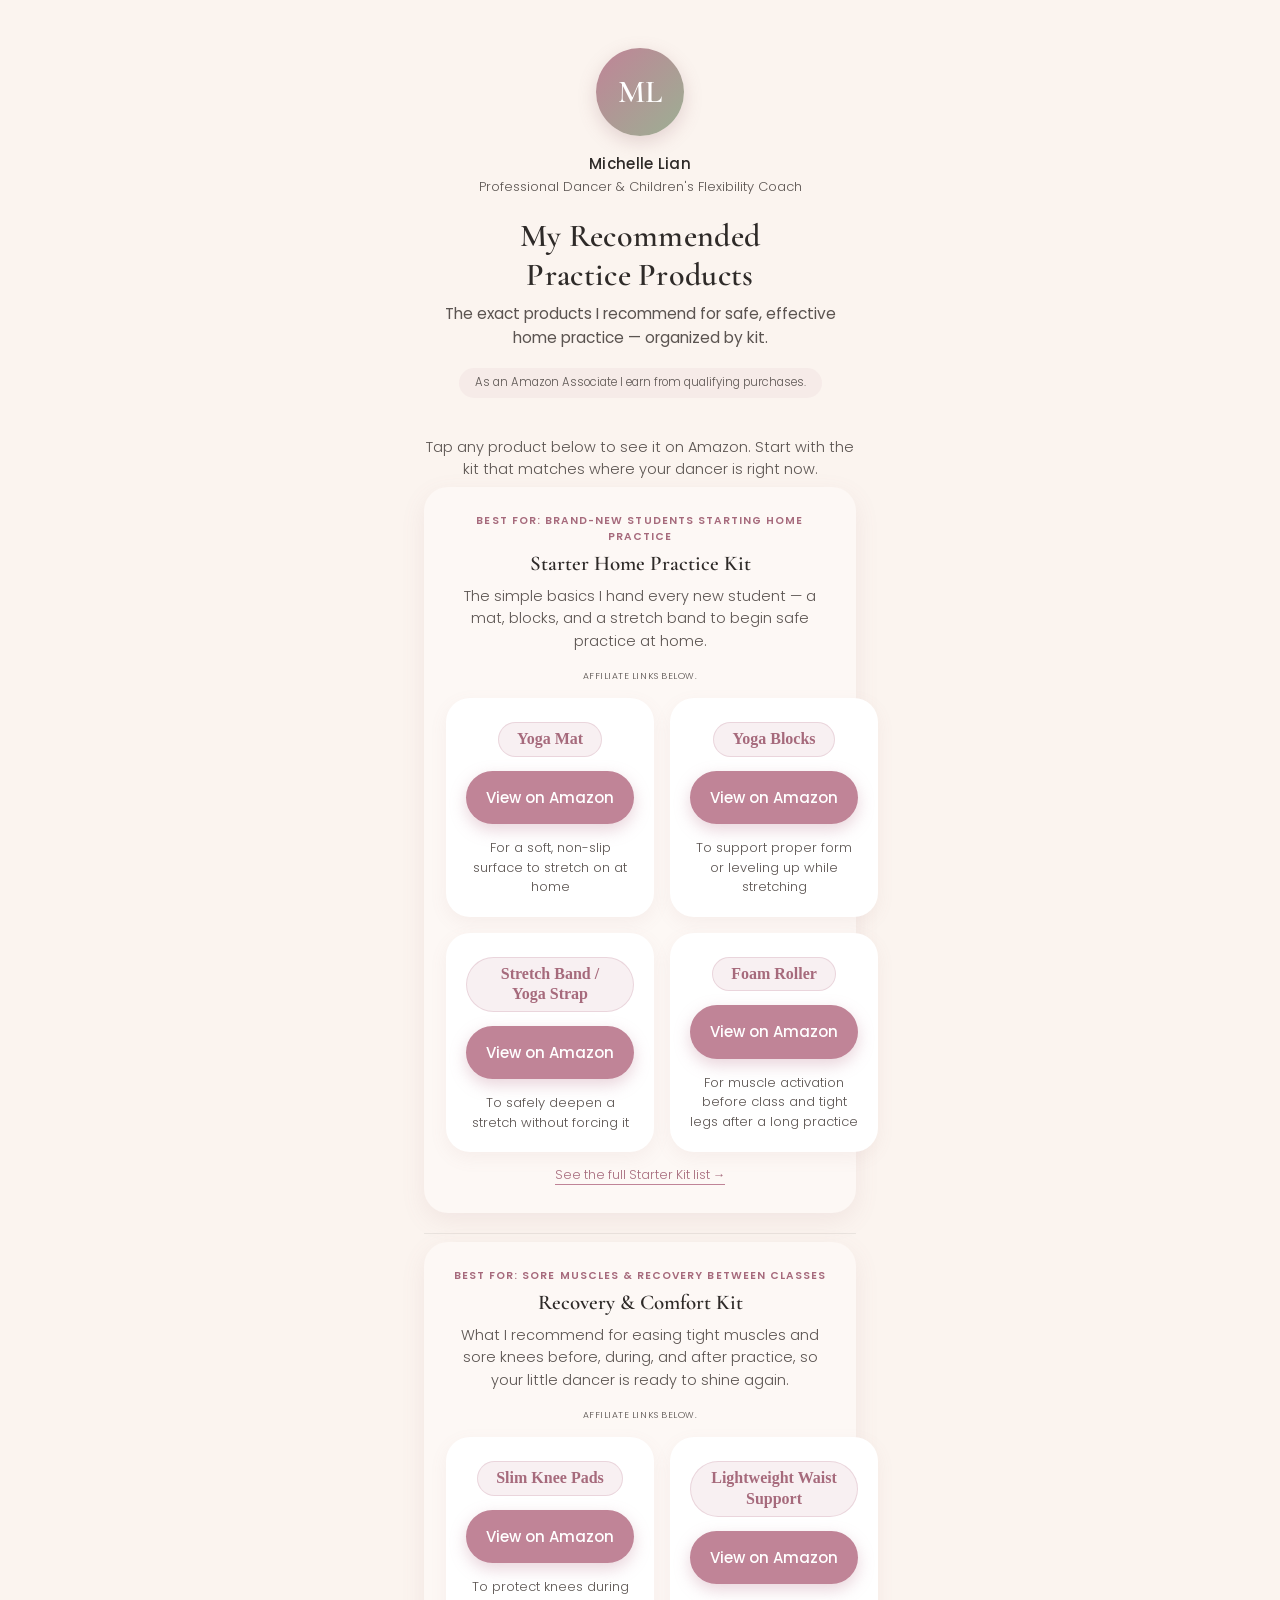
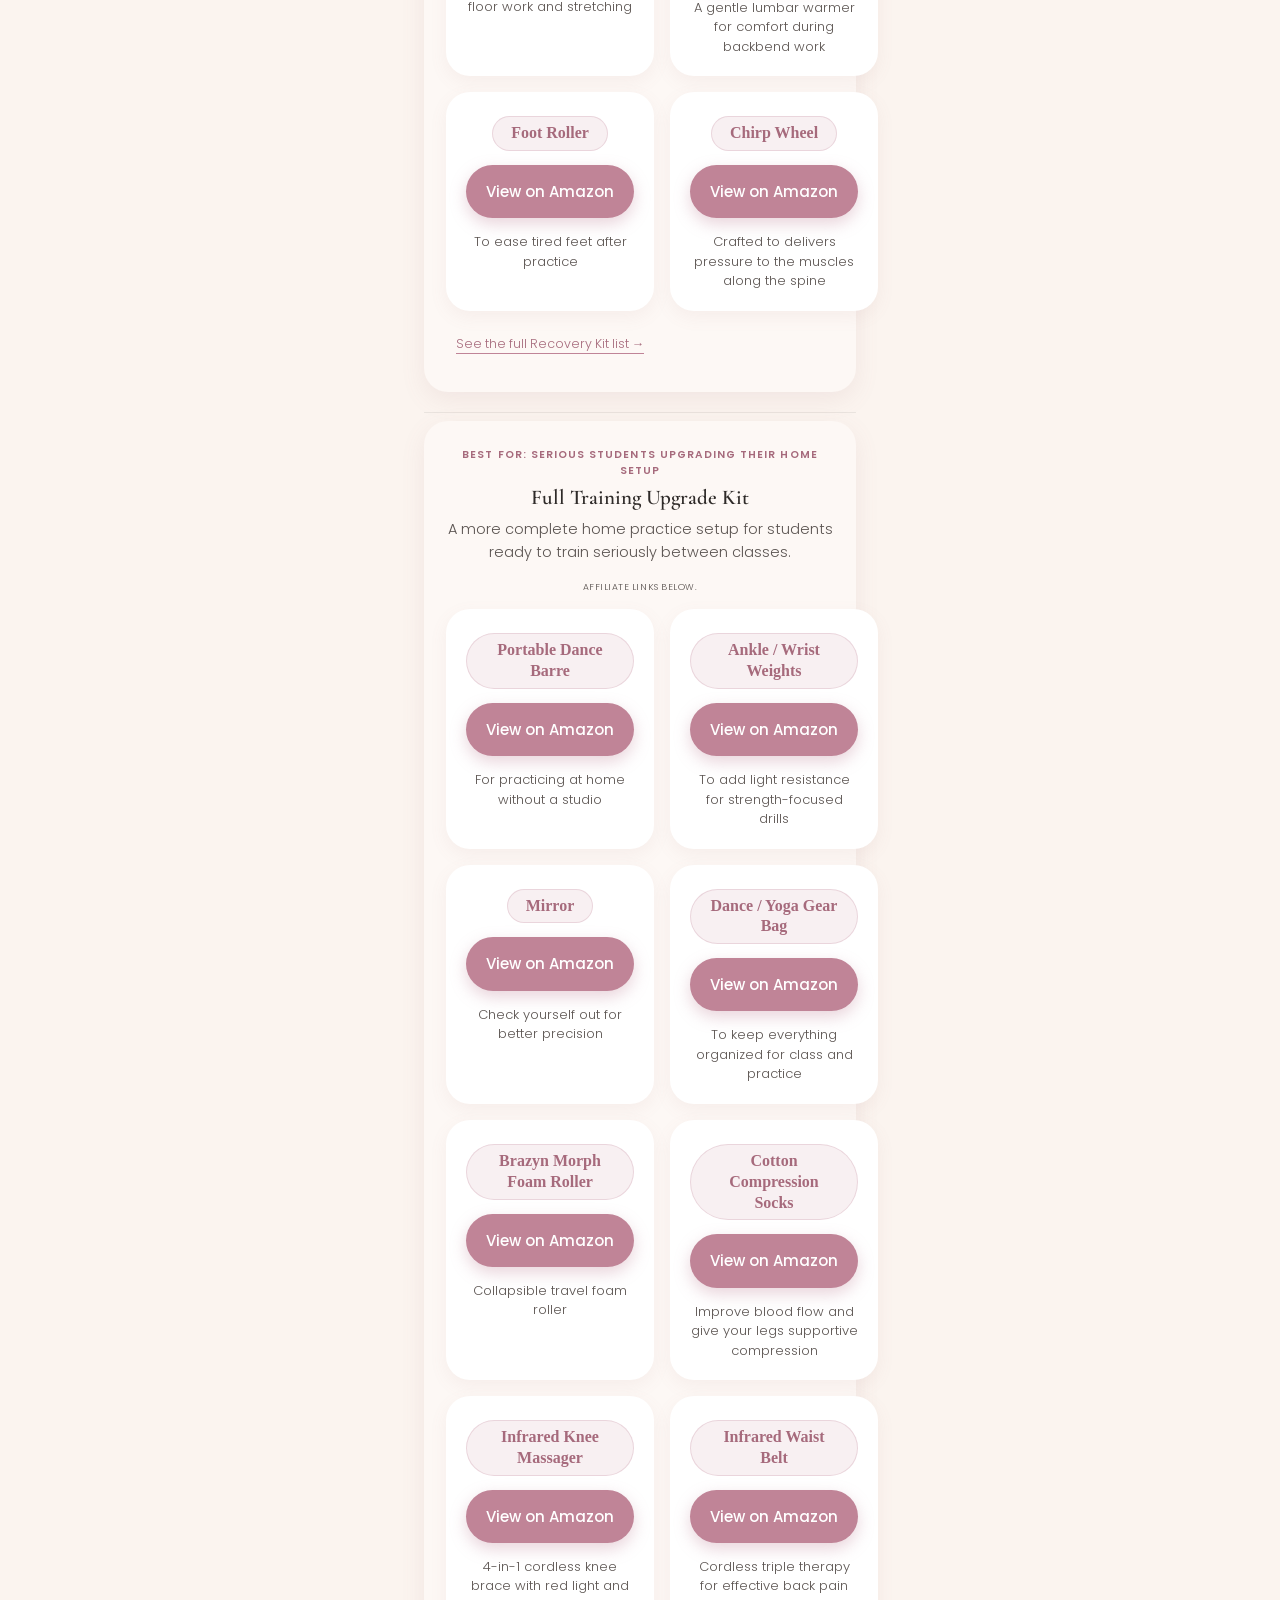
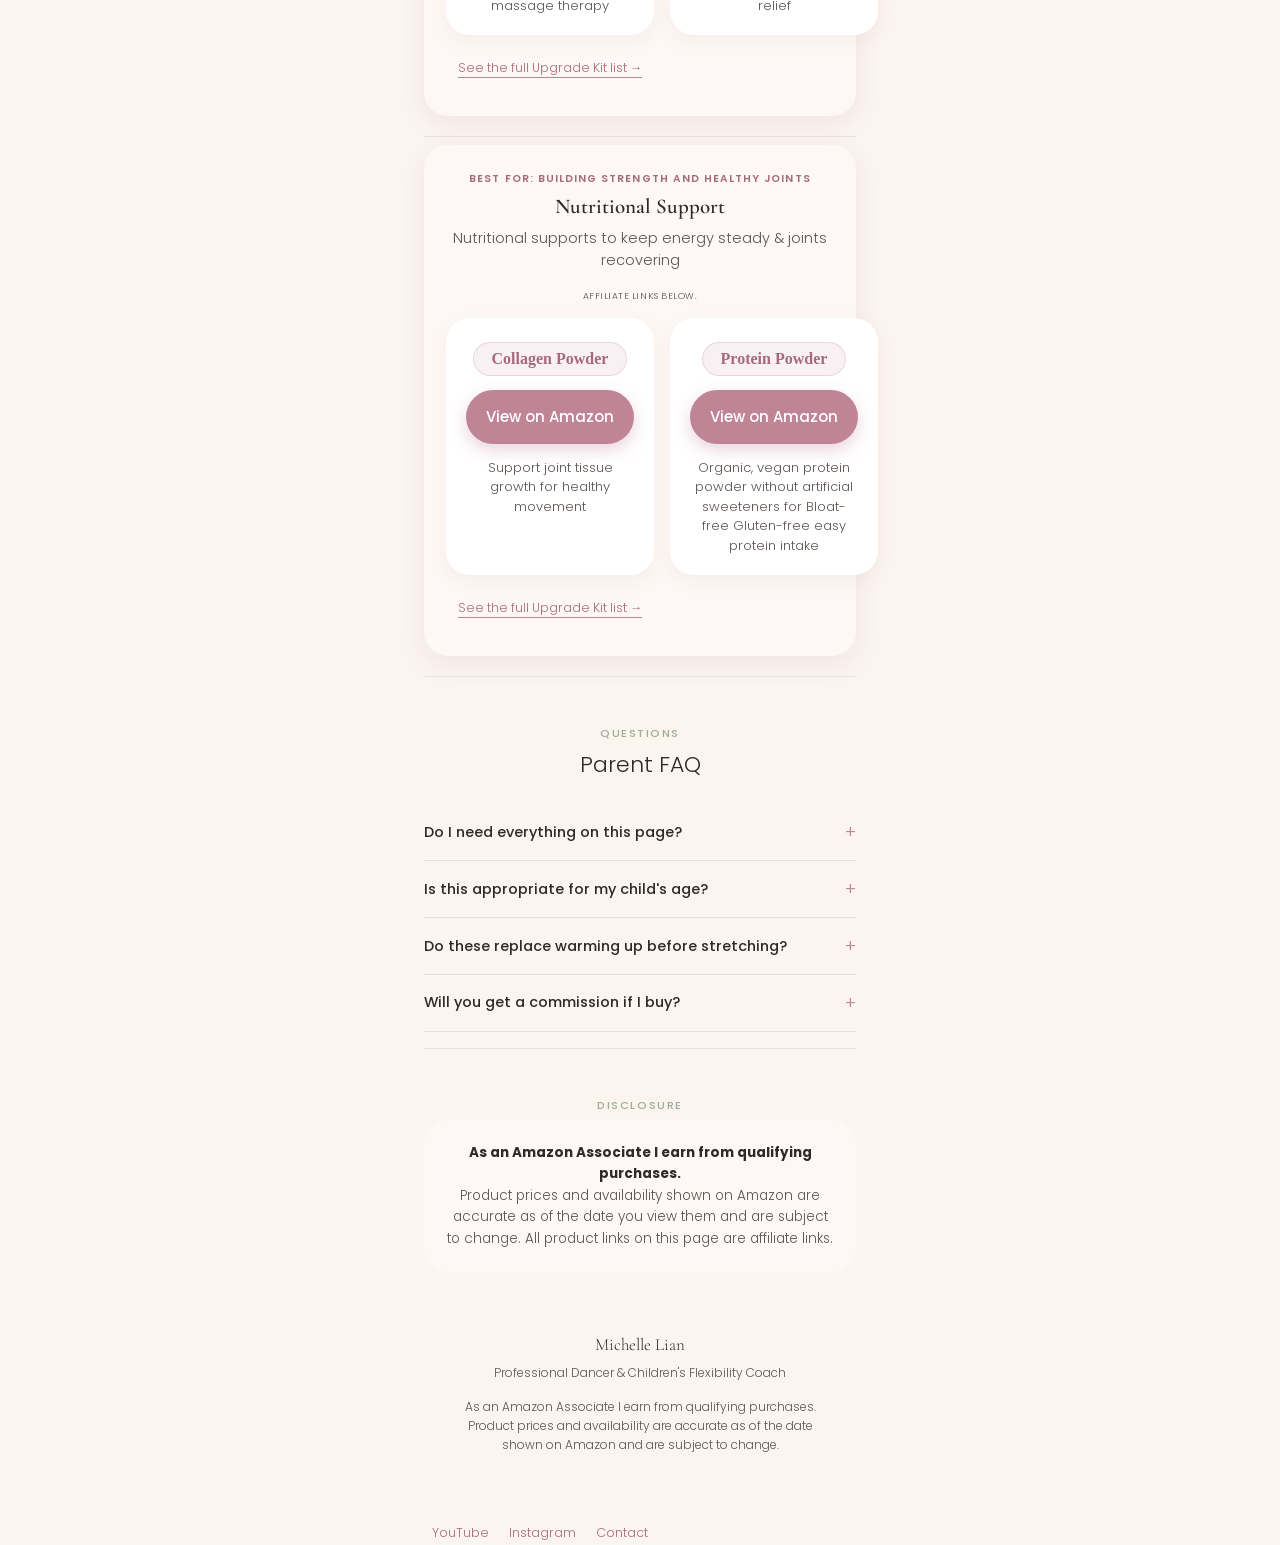
==== index.html @ 3b759d25 "Revise product details for Collagen and Protein Powder Updated product names and descriptions for Co" ====
<!DOCTYPE html>
<html lang="en">
<head>
<meta charset="UTF-8">
<meta name="viewport" content="width=device-width, initial-scale=1.0">
<title>Michelle Lian — Recommended Practice Products</title>

<!-- Fonts: elegant serif for headlines, clean sans-serif for body text -->
<link rel="preconnect" href="https://fonts.googleapis.com">
<link rel="preconnect" href="https://fonts.gstatic.com" crossorigin>
<link href="https://fonts.googleapis.com/css2?family=Cormorant+Garamond:wght@500;600;700&family=Poppins:wght@300;400;500;600&display=swap" rel="stylesheet">

<!-- All page styling lives in style.css -->
<link rel="stylesheet" href="style.css">
</head>
<body>

<!-- ============================================================
     AMAZON PRODUCT LINKS: EDIT HERE
     ============================================================
     This is the ONLY place you need to paste your affiliate links.
     Every product button on the page pulls its link from this list.

     HOW TO EDIT:
     1. Get your direct Amazon affiliate link for each product
        (Amazon Associates Central > Product Links > Get Link).
     2. Replace the text between the quotes with your real link.
     3. Do NOT delete the quotes or the commas.
     4. Leave everything below the "STOP EDITING HERE" line alone.

     Each name below matches the bracket label your strategist gave you,
     e.g. [STARTER_MAT_LINK], so it's easy to find the right spot.
     ============================================================ -->
<script>
  const AMAZON_LINKS = {

    // ---------- KIT 1: STARTER HOME PRACTICE KIT ----------
    STARTER_MAT_LINK:        "https://amzn.to/4pKU3Yr",   // EDIT: Replace affiliate link — [https://amzn.to/4pKU3Yr] — Yoga mat
    STARTER_BLOCKS_LINK:     "https://amzn.to/4fDJt0q",   // EDIT: Replace affiliate link — [https://amzn.to/4fDJt0q] — Yoga blocks
    STARTER_STRAP_LINK:      "https://amzn.to/4fDMspE",   // EDIT: Replace affiliate link — [https://amzn.to/4fDMspE] — Stretch band / yoga strap
    STARTER_FOAMROLLER_LINK: "https://amzn.to/4fEEnkA",   // EDIT: Replace affiliate link — [https://amzn.to/4fEEnkA] — Foam roller

    // ---------- KIT 2: RECOVERY & COMFORT KIT ----------
    RECOVERY_KNEEPADS_LINK:  "https://amzn.to/4hjmzhF",   // EDIT: Replace affiliate link — [https://amzn.to/4hjmzhF] — Slim knee pads
    RECOVERY_WAIST_LINK:     "https://amzn.to/4bibg5r",   // EDIT: Replace affiliate link — [https://amzn.to/4bibg5r] — Lightweight waist support / lumbar warmer
    RECOVERY_FOOTROLLER_LINK:"https://amzn.to/3TYkHAU",   // EDIT: Replace affiliate link — [https://amzn.to/3TYkHAU] — Foot roller
    RECOVERY_CHIRP_LINK:"https://amzn.to/4wn7IHs",   // EDIT: Replace affiliate link — [https://amzn.to/4wn7IHs] — Chirp Wheel

    // ---------- KIT 3: FULL TRAINING UPGRADE KIT ----------
    UPGRADE_BARRE_LINK:      "https://amzn.to/4hyfppA",   // EDIT: Replace affiliate link — [https://amzn.to/4hyfppA] — Portable dance barre
    UPGRADE_WEIGHTS_LINK:    "https://amzn.to/4wZ6K42",   // EDIT: Replace affiliate link — [https://amzn.to/4wZ6K42] — Ankle / wrist weights
    UPGRADE_MIRROR_LINK:      "https://amzn.to/45s5XwK",   // EDIT: Replace affiliate link — [https://amzn.to/45s5XwK] — Mirror
    UPGRADE_BAG_LINK:        "https://amzn.to/4fDnEy6",   // EDIT: Replace affiliate link — [https://amzn.to/4fDnEy6] — Dance / yoga gear bag
    UPGRADE_BRAZYN_LINK:        "https://amzn.to/4pMfDLR",   // EDIT: Replace affiliate link — [https://amzn.to/4pMfDLR] — Brazyn Collapsible Roller
     UPGRADE_COMPRESSIONSOCKS_LINK:     "https://amzn.to/3Tvciou",   // EDIT: Replace affiliate link — [https://amzn.to/4pMfDLR] — Brazyn Collapsible Roller
     UPGRADE_INFRAKNEE_LINK:     "https://amzn.to/4fE79mV",   // EDIT: Replace affiliate link — [https://amzn.to/4pMfDLR] — Brazyn Collapsible Roller
     UPGRADE_INFRAWAIST_LINK:     "https://amzn.to/4yQvNbj",   // EDIT: Replace affiliate link — [https://amzn.to/4pMfDLR] — Brazyn Collapsible Roller

     // ---------- KIT 4: Nutrition Support ----------
     NUTRI_COLLAGEN_LINK:     "https://amzn.to/44XFQxG",   // EDIT: Replace affiliate link — [https://amzn.to/4pMfDLR] — Brazyn Collapsible Roller
     NUTRI_PROTEIN_LINK:     "https://amzn.to/4fQKmDg",   // EDIT: Replace affiliate link — [https://amzn.to/4pMfDLR] — Brazyn Collapsible Roller

    // ---------- OPTIONAL: kit-level "see the full list" links ----------
    // These are optional secondary links shown under each kit. If you don't
    // have an Amazon Idea List / Storefront link for a kit, just leave "#" —
    // the small text link will still show but won't go anywhere useful, so
    // it's best to either fill these in or delete the .kit-fulllist block
    // for that kit further down in the HTML.
    STARTER_KIT_FULLLIST_LINK:  "https://www.amazon.com/hz/wishlist/ls/YSS2BEV4MC5I?&linkCode=ll2&tag=chad9483-20&linkId=10488539c40c0975e16f0cfe2af01cf9&language=en_US&ref_=as_li_ss_tl",   // EDIT: Optional — full Starter Kit list link
    RECOVERY_KIT_FULLLIST_LINK: "https://www.amazon.com/hz/wishlist/ls/YPO0DSHI7OE3?&linkCode=ll2&tag=chad9483-20&linkId=ae93553d33ed0643a921f501fdb392eb&language=en_US&ref_=as_li_ss_tl",   // EDIT: Optional — full Recovery Kit list link
    UPGRADE_KIT_FULLLIST_LINK:  "https://www.amazon.com/hz/wishlist/ls/2COSIA16KGJHJ?&linkCode=ll2&tag=chad9483-20&linkId=b43f18c536cae841d7f56f7e4b3cc63f&language=en_US&ref_=as_li_ss_tl"    // EDIT: Optional — full Upgrade Kit list link
    NUTRI_KIT_FULLLIST_LINK:  "https://www.amazon.com/hz/wishlist/ls/5SGHG8ZMZING?&linkCode=ll2&tag=chad9483-20&linkId=59f3cc2d806526099b96e21f9a34a1d4&language=en_US&ref_=as_li_ss_tl"    // EDIT: Optional — full Upgrade Kit list link

  };
  // ---------------------- STOP EDITING HERE ----------------------

  // This runs automatically after the page loads.
  // It finds every link with a data-link tag and fills in the real URL.
  // You do NOT need to edit anything below this line.
  window.addEventListener("DOMContentLoaded", function () {
    document.querySelectorAll("[data-link]").forEach(function (el) {
      const key = el.getAttribute("data-link");
      if (AMAZON_LINKS[key]) {
        el.setAttribute("href", AMAZON_LINKS[key]);
      }
    });
  });
</script>

<div class="wrap">

  <!-- ============================================================
       HERO SECTION — top of page, first thing visitors see
       ============================================================ -->
  <section class="hero">
    <div class="avatar">ML</div>

    <!-- EDIT: Change this name -->
    <div class="name">Michelle Lian</div>

    <!-- EDIT: Change this credential line -->
    <div class="credential">Professional Dancer &amp; Children's Flexibility Coach</div>

    <!-- EDIT: Change this headline -->
    <h1>My Recommended<br>Practice Products</h1>

    <!-- EDIT: Change this subheadline -->
    <p class="subhead">The exact products I recommend for safe, effective home practice — organized by kit.</p>

    <!-- Required Amazon disclosure — keep this wording, keep it near the top -->
    <div class="disclosure">As an Amazon Associate I earn from qualifying purchases.</div>
  </section>

  <!-- EDIT: Change this short intro sentence, or remove the whole <p> if you don't want one -->
  <p class="intro">Tap any product below to see it on Amazon. Start with the kit that matches where your dancer is right now.</p>

  <!-- ============================================================
       KIT 1 — STARTER HOME PRACTICE KIT
       ============================================================ -->
  <section class="section kit-block" id="starter-kit">
    <!-- EDIT: Update "best for" label -->
    <div class="best-for">Best for: brand-new students starting home practice</div>

    <!-- EDIT: Change kit name here -->
    <h3>Starter Home Practice Kit</h3>

    <!-- EDIT: Change kit description here -->
    <p class="kit-desc">The simple basics I hand every new student — a mat, blocks, and a stretch band to begin safe practice at home.</p>

    <!-- Disclosure reminder placed right above the product cards, so it's
         visible BEFORE a visitor can click any product link in this kit -->
    <div class="affiliate-note">Affiliate links below.</div>

    <!-- ============================================================
         PRODUCT CARD GRID — stacks 1-per-row on mobile,
         2-per-row on larger screens. Add/remove whole
         <div class="product-card">...</div> blocks to add/remove items. -->
    <div class="product-grid">

      <!-- ---------- Product 1: Yoga mat ---------- -->
      <div class="product-card">
        <!-- EDIT: Change product name here -->
        <span class="product-name">Yoga Mat</span>
        <!-- EDIT: Change product note here -->
        <span class="product-why">For a soft, non-slip surface to stretch on at home</span>
        <!-- EDIT: Replace affiliate link here (data-link key) / change button text here -->
        <a class="product-btn" href="#" data-link="STARTER_MAT_LINK" target="_blank" rel="noopener sponsored">View on Amazon</a>
      </div>

      <!-- ---------- Product 2: Yoga blocks ---------- -->
      <div class="product-card">
        <span class="product-name">Yoga Blocks</span>
        <span class="product-why">To support proper form or leveling up while stretching</span>
        <a class="product-btn" href="#" data-link="STARTER_BLOCKS_LINK" target="_blank" rel="noopener sponsored">View on Amazon</a>
      </div>

      <!-- ---------- Product 3: Stretch band / yoga strap ---------- -->
      <div class="product-card">
        <span class="product-name">Stretch Band / Yoga Strap</span>
        <span class="product-why">To safely deepen a stretch without forcing it</span>
        <a class="product-btn" href="#" data-link="STARTER_STRAP_LINK" target="_blank" rel="noopener sponsored">View on Amazon</a>
      </div>

       <!-- ---------- Product 4: Foam roller ---------- -->
      <div class="product-card">
        <span class="product-name">Foam Roller</span>
        <span class="product-why">For muscle activation before class and tight legs after a long practice</span>
        <a class="product-btn" href="#" data-link="STARTER_FOAMROLLER_LINK" target="_blank" rel="noopener sponsored">View on Amazon</a>
      </div>

    </div>

    <!-- OPTIONAL: kit-level "see it all in one list" link. Delete this whole
         <div class="kit-fulllist">...</div> block if you don't want it.
         This is a small secondary text link only — the product cards above
         stay the main clickable elements. -->
    <div class="kit-fulllist">
      <a href="#" data-link="STARTER_KIT_FULLLIST_LINK" target="_blank" rel="noopener sponsored">See the full Starter Kit list &rarr;</a>
    </div>
  </section>

  <hr class="divider">

  <!-- ============================================================
       KIT 2 — RECOVERY & COMFORT KIT
       ============================================================ -->
  <section class="section kit-block" id="recovery-kit">
    <!-- EDIT: Update "best for" label -->
    <div class="best-for">Best for: sore muscles &amp; recovery between classes</div>

    <!-- EDIT: Change kit name here -->
    <h3>Recovery &amp; Comfort Kit</h3>

    <!-- EDIT: Change kit description here -->
    <p class="kit-desc">What I recommend for easing tight muscles and sore knees before, during, and after practice, so your little dancer is ready to shine again.</p>

    <div class="affiliate-note">Affiliate links below.</div>

    <div class="product-grid">

      <!-- ---------- Product 1: Slim knee pads ---------- -->
      <div class="product-card">
        <!-- EDIT: Change product name here -->
        <span class="product-name">Slim Knee Pads</span>
        <!-- EDIT: Change product note here -->
        <span class="product-why">To protect knees during floor work and stretching</span>
        <!-- EDIT: Replace affiliate link here (data-link key) / change button text here -->
        <a class="product-btn" href="#" data-link="RECOVERY_KNEEPADS_LINK" target="_blank" rel="noopener sponsored">View on Amazon</a>
      </div>

      <!-- ---------- Product 2: Lightweight waist support / lumbar warmer ---------- -->
      <div class="product-card">
        <span class="product-name">Lightweight Waist Support</span>
        <span class="product-why">A gentle lumbar warmer for comfort during backbend work</span>
        <a class="product-btn" href="#" data-link="RECOVERY_WAIST_LINK" target="_blank" rel="noopener sponsored">View on Amazon</a>
      </div>

     <!-- ---------- Product 3: Foot roller ---------- -->
      <div class="product-card">
        <span class="product-name">Foot Roller</span>
        <span class="product-why">To ease tired feet after practice</span>
        <a class="product-btn" href="#" data-link="RECOVERY_FOOTROLLER_LINK" target="_blank" rel="noopener sponsored">View on Amazon</a>
      </div>

     <!-- ---------- Product 4: Chirp Wheel ---------- -->
      <div class="product-card">
        <span class="product-name">Chirp Wheel</span>
        <span class="product-why">Crafted to delivers pressure to the muscles along the spine</span>
        <a class="product-btn" href="#" data-link="RECOVERY_CHIRP_LINK" target="_blank" rel="noopener sponsored">View on Amazon</a>
      </div>

    <div class="kit-fulllist">
      <a href="#" data-link="RECOVERY_KIT_FULLLIST_LINK" target="_blank" rel="noopener sponsored">See the full Recovery Kit list &rarr;</a>
    </div>
  </section>

  <hr class="divider">

  <!-- ============================================================
       KIT 3 — FULL TRAINING UPGRADE KIT
       ============================================================ -->
  <section class="section kit-block" id="upgrade-kit">
    <!-- EDIT: Update "best for" label -->
    <div class="best-for">Best for: serious students upgrading their home setup</div>

    <!-- EDIT: Change kit name here -->
    <h3>Full Training Upgrade Kit</h3>

    <!-- EDIT: Change kit description here -->
    <p class="kit-desc">A more complete home practice setup for students ready to train seriously between classes.</p>

    <div class="affiliate-note">Affiliate links below.</div>

    <div class="product-grid">

      <!-- ---------- Product 1: Portable dance barre ---------- -->
      <div class="product-card">
        <!-- EDIT: Change product name here -->
        <span class="product-name">Portable Dance Barre</span>
        <!-- EDIT: Change product note here -->
        <span class="product-why">For practicing at home without a studio</span>
        <!-- EDIT: Replace affiliate link here (data-link key) / change button text here -->
        <a class="product-btn" href="#" data-link="UPGRADE_BARRE_LINK" target="_blank" rel="noopener sponsored">View on Amazon</a>
      </div>

      <!-- ---------- Product 2: Ankle / wrist weights ---------- -->
      <div class="product-card">
        <span class="product-name">Ankle / Wrist Weights</span>
        <span class="product-why">To add light resistance for strength-focused drills</span>
        <a class="product-btn" href="#" data-link="UPGRADE_WEIGHTS_LINK" target="_blank" rel="noopener sponsored">View on Amazon</a>
      </div>

      <!-- ---------- Product 3: Mirror ---------- -->
      <div class="product-card">
        <span class="product-name">Mirror</span>
        <span class="product-why">Check yourself out for better precision</span>
        <a class="product-btn" href="#" data-link="UPGRADE_MIRROR_LINK" target="_blank" rel="noopener sponsored">View on Amazon</a>
      </div>

      <!-- ---------- Product 4: Dance / yoga gear bag ---------- -->
      <div class="product-card">
        <span class="product-name">Dance / Yoga Gear Bag</span>
        <span class="product-why">To keep everything organized for class and practice</span>
        <a class="product-btn" href="#" data-link="UPGRADE_BAG_LINK" target="_blank" rel="noopener sponsored">View on Amazon</a>
      </div>

     <!-- ---------- Product 5: Brazyn Morph Foam Roller ---------- -->
      <div class="product-card">
        <span class="product-name">Brazyn Morph Foam Roller</span>
        <span class="product-why">Collapsible travel foam roller</span>
        <a class="product-btn" href="#" data-link="UPGRADE_BRAZYN_LINK" target="_blank" rel="noopener sponsored">View on Amazon</a>
      </div>

     <!-- ---------- Product 6: Cotton Compression Socks ---------- -->
      <div class="product-card">
        <span class="product-name">Cotton Compression Socks</span>
        <span class="product-why"> Improve blood flow and give your legs supportive compression</span>
        <a class="product-btn" href="#" data-link="UPGRADE_COMPRESSIONSOCKS_LINK" target="_blank" rel="noopener sponsored">View on Amazon</a>
      </div>

     <!-- ---------- Product 7: Infrared Knee Massager ---------- -->
      <div class="product-card">
        <span class="product-name">Infrared Knee Massager</span>
        <span class="product-why"> 4-in-1 cordless knee brace with red light and massage therapy</span>
        <a class="product-btn" href="#" data-link="UPGRADE_INFRAKNEE_LINK" target="_blank" rel="noopener sponsored">View on Amazon</a>
      </div>
      
     <!-- ---------- Product 8: Infrared Waist Massager ---------- -->
      <div class="product-card">
        <span class="product-name">Infrared Waist Belt</span>
        <span class="product-why"> Cordless triple therapy for effective back pain relief</span>
        <a class="product-btn" href="#" data-link="UPGRADE_INFRAWAIST_LINK" target="_blank" rel="noopener sponsored">View on Amazon</a>
      </div>

    <div class="kit-fulllist">
      <a href="#" data-link="UPGRADE_KIT_FULLLIST_LINK" target="_blank" rel="noopener sponsored">See the full Upgrade Kit list &rarr;</a>
    </div>
  </section>

  <hr class="divider">

      <!-- ============================================================
       KIT 4 — Nutirional Support
       ============================================================ -->
  <section class="section kit-block" id="upgrade-kit">
    <!-- EDIT: Update "best for" label -->
    <div class="best-for">Best for:  Building strength and healthy joints</div>

    <!-- EDIT: Change kit name here -->
    <h3>Nutritional Support</h3>

    <!-- EDIT: Change kit description here -->
    <p class="kit-desc">Nutritional supports to keep energy steady & joints recovering</p>

    <div class="affiliate-note">Affiliate links below.</div>

    <div class="product-grid">

      <!-- ---------- Product 1: Collagen (Unflavored) ---------- -->
      <div class="product-card">
        <!-- EDIT: Change product name here -->
        <span class="product-name">Collagen Powder</span>
        <!-- EDIT: Change product note here -->
        <span class="product-why">Support joint tissue growth for healthy movement</span>
        <!-- EDIT: Replace affiliate link here (data-link key) / change button text here -->
        <a class="product-btn" href="#" data-link="NUTRI_COLLAGEN_LINK" target="_blank" rel="noopener sponsored">View on Amazon</a>
      </div>

      <!-- ---------- Product 2: Protein Powder ---------- -->
      <div class="product-card">
        <span class="product-name">Protein Powder</span>
        <span class="product-why">Organic, vegan protein powder without artificial sweeteners for Bloat-free Gluten-free easy protein intake</span>
        <a class="product-btn" href="#" data-link="NUTRI_PROTEIN_LINK" target="_blank" rel="noopener sponsored">View on Amazon</a>
      </div>

    <div class="kit-fulllist">
      <a href="#" data-link="NUTRI_FULLLIST_LINK" target="_blank" rel="noopener sponsored">See the full Upgrade Kit list &rarr;</a>
    </div>
  </section>

  <hr class="divider">

  <!-- ============================================================
       FAQ SECTION
       ============================================================ -->
  <section class="section">
    <div class="section-eyebrow">Questions</div>
    <div class="section-title">Parent FAQ</div>

    <!-- EDIT: Add, remove, or change FAQ questions below -->
    <details>
      <summary>Do I need everything on this page?</summary>
      <p>No. Start with the Starter Home Practice Kit — that alone covers what most new students need.</p>
    </details>
    <details>
      <summary>Is this appropriate for my child's age?</summary>
      <p>I teach students ages 7–13 and choose products with that range in mind. Feel free to ask me directly about your specific child.</p>
    </details>
    <details>
      <summary>Do these replace warming up before stretching?</summary>
      <p>No — these support home practice alongside regular class, not a replacement for warming up first.</p>
    </details>
    <details>
      <summary>Will you get a commission if I buy?</summary>
      <p>Yes, at no extra cost to you. It's how I keep making free tutorials and homework guides.</p>
    </details>
  </section>

  <hr class="divider">

  <!-- ============================================================
       DISCLOSURE SECTION — full, clearly-labeled disclosure.
       Keep this exact required sentence somewhere visible on the page.
       ============================================================ -->
  <section class="section">
    <div class="section-eyebrow">Disclosure</div>
    <div class="disclosure-section">
      <!-- Required Amazon wording — do not change this sentence -->
      <p><strong>As an Amazon Associate I earn from qualifying purchases.</strong><br>
      Product prices and availability shown on Amazon are accurate as of the date you view them and are subject to change. All product links on this page are affiliate links.</p>
    </div>
  </section>

  <!-- ============================================================
       FOOTER
       ============================================================ -->
  <footer>
    <!-- EDIT: Change name -->
    <div class="brand">Michelle Lian</div>
    <div>Professional Dancer &amp; Children's Flexibility Coach</div>

    <!-- Required Amazon disclosure — keep this wording -->
    <p class="full-disclosure">
      As an Amazon Associate I earn from qualifying purchases. Product prices and availability are accurate as of the date shown on Amazon and are subject to change.
    </p>

    <!-- EDIT: Social links are hidden for now. To turn them back on, delete the
         "<!--" right below this line and the "--></footer>
        
    <div class="social-links">
      <a href="https://youtube.com/PLACEHOLDER" target="_blank" rel="noopener">YouTube</a>
      <a href="https://instagram.com/PLACEHOLDER" target="_blank" rel="noopener">Instagram</a>
      <a href="michelle.xu.lian@gmail.com.com">Contact</a>
    </div>

  </footer>

</div>

</body>
</html>
---- style.css ----
/* ============================================================
   STYLE.CSS
   All visual styling for the page lives here.
   Colors are defined once at the top under :root — change them
   there and they update everywhere on the page automatically.
   ============================================================ */
 
:root{
  /* EDIT: Change these to change your whole color scheme */
  --bg:#FBF4EF;            /* page background (warm ivory) */
  --card-bg:#FDF8F5;       /* card background */
  --accent:#C08497;        /* main accent color (buttons, links) */
  --accent-dark:#A66A7C;   /* darker accent (button shadow, small text links) */
  --sage:#9CAF93;          /* secondary accent (labels, icons) */
  --text:#2E2A28;          /* main text color */
  --text-soft:#5B5451;     /* softer/secondary text color */
 
  --radius-lg:24px;
  --radius-pill:999px;
  --max-w:480px;           /* max page width, keeps it centered on desktop */
}
 
*{box-sizing:border-box;margin:0;padding:0;}
 
html{
  /* Keeps everything centered and prevents any stray sideways
     scroll on small phones — the #1 thing that makes a mobile
     page feel un-centered / broken. */
  width:100%;
  overflow-x:hidden;
  scroll-behavior:smooth;
}
 
body{
  width:100%;
  min-height:100vh;
  background:var(--bg);
  color:var(--text);
  font-family:'Poppins',sans-serif;
  font-weight:300;
  line-height:1.55;
  -webkit-font-smoothing:antialiased;
  -webkit-tap-highlight-color:transparent; /* removes the gray flash on mobile taps, feels more premium */
}
 
/* .wrap is the single centering container used on every section —
   max-width + auto side margins keeps all content centered on any
   screen size, from a small phone up to a wide desktop monitor. */
.wrap{
  width:100%;
  max-width:var(--max-w);
  margin:0 auto;
  padding:0 24px;
}
 
h1,h2,h3,h4{
  font-family:'Cormorant Garamond',serif;
  font-weight:600;
  color:var(--text);
  line-height:1.2;
}
 
a{color:var(--accent-dark);text-decoration:none;}
 
/* ---------- HERO ---------- */
.hero{padding:48px 0 28px;text-align:center;}
 
.avatar{
  width:88px;height:88px;border-radius:50%;
  background:linear-gradient(135deg,var(--accent),var(--sage));
  margin:0 auto 16px;
  display:flex;align-items:center;justify-content:center;
  color:#fff;font-family:'Cormorant Garamond',serif;font-size:32px;font-weight:600;
  box-shadow:0 6px 18px rgba(160,110,120,0.25);
}
 
.hero .name{font-size:15px;font-weight:500;letter-spacing:0.02em;margin-bottom:2px;}
.hero .credential{font-size:13px;color:var(--text-soft);margin-bottom:20px;}
/* clamp() lets the headline scale smoothly between phone and desktop
   instead of jumping at a breakpoint — small premium touch */
.hero h1{font-size:clamp(26px, 6vw, 32px);margin-bottom:8px;letter-spacing:0.01em;}
.hero .subhead{font-size:15.5px;color:var(--text-soft);margin-bottom:18px;font-weight:400;}
 
.disclosure{
  font-size:11.5px;color:var(--text-soft);
  background:rgba(192,132,151,0.08);
  border-radius:var(--radius-pill);
  display:inline-block;padding:6px 16px;
  margin-bottom:10px;
}
 
.intro{font-size:14.5px;color:var(--text-soft);text-align:center;margin-bottom:6px;}
 
/* ---------- SECTION LABELS ---------- */
.section{padding:40px 0 8px;}
 
.section-eyebrow{
  font-size:11px;letter-spacing:0.14em;text-transform:uppercase;
  color:var(--sage);font-weight:500;text-align:center;margin-bottom:6px;
}
 
.section-title{font-size:22px;text-align:center;margin-bottom:22px;}
 
/* ---------- KIT BLOCK ----------
   Each of the 3 kits (Starter, Recovery, Upgrade) sits inside its
   own big rounded card — same soft, borderless card look as the
   original design (shadow only, no outline, generous padding). */
.kit-block{
  background:var(--card-bg);
  border-radius:var(--radius-lg);
  box-shadow:0 8px 24px rgba(160,110,120,0.10);
  padding:26px 22px;
  margin-bottom:20px;
}
 
.best-for{
  font-size:10.5px;letter-spacing:0.1em;text-transform:uppercase;
  color:var(--accent-dark);font-weight:600;margin-bottom:6px;
  text-align:center;
}
 
.kit-block h3{font-size:21px;margin-bottom:8px;text-align:center;}
.kit-block p.kit-desc{font-size:14.5px;color:var(--text-soft);margin-bottom:18px;text-align:center;}
 
/* small "Affiliate links below." note placed right above the product cards,
   so the disclosure stays close to the actual links (FTC-friendly placement) */
.affiliate-note{
  font-size:9px;color:var(--text-soft);
  text-align:center;text-transform:uppercase;letter-spacing:0.06em;
  margin-bottom:14px;
}
 
/* ---------- PRODUCT CARD GRID ----------
   Wraps all the product cards inside one kit section.
   Mobile: 1 column (cards stack vertically).
   Desktop / tablets 480px+: 2 columns, if there's room. */
.product-grid{
  display:grid;
  grid-template-columns:1fr;
  gap:16px;
  margin-bottom:10px;
}
 
@media (min-width:480px){
  .product-grid{
    grid-template-columns:1fr 1fr;
  }
}
 
/* ---------- PRODUCT CARDS ----------
   Each individual item (mat, blocks, strap, etc.) is its own
   rounded, soft-shadow card — same generous rounding and light
   shadow-only style as the original design (no hard borders).
   Visual order (set below with the CSS `order` property, not by
   moving anything in the HTML): name bubble → Amazon button →
   short note underneath. */
.product-card{
  background:#FFFFFF;
  border-radius:var(--radius-lg);
  padding:24px 20px 20px;
  box-shadow:0 6px 18px rgba(160,110,120,0.08);
  display:flex;
  flex-direction:column;
  align-items:center;
  text-align:center;
}
 
/* EDIT: Change product name here (in the HTML) — this only controls the look.
   Styled as its own small rounded "bubble" — Times New Roman, soft
   tinted background, with the same hover interaction as the Amazon
   button. order:1 keeps it visually first even though re-ordering
   is handled here in CSS, not by moving anything in the HTML. */
.product-name{
  order:1;
  font-family:'Times New Roman', Times, serif;
  font-size:16px;
  font-weight:700;
  color:var(--accent-dark);
  line-height:1.3;
  display:inline-block;
  background:rgba(192,132,151,0.12);
  border:1px solid rgba(192,132,151,0.25);
  padding:6px 18px;
  border-radius:var(--radius-pill);
  margin:0 auto 14px;
  transition:background-color .15s ease, transform .15s ease, box-shadow .15s ease;
}
 
.product-name:hover{
  background:rgba(192,132,151,0.22);
  transform:translateY(-1px);
  box-shadow:0 4px 10px rgba(192,132,151,0.20);
}
 
/* EDIT: Change button text here (in the HTML) — this only controls the look.
   Affiliate links still come from the data-link / AMAZON_LINKS system —
   nothing about that is touched here. order:2 so the button sits
   right under the name bubble. */
.product-btn{
  order:2;
  display:block;
  width:100%;
  text-align:center;
  background:var(--accent);
  color:#fff;
  font-family:'Poppins',sans-serif;
  font-size:15px;
  font-weight:500;
  padding:15px 20px;
  border-radius:var(--radius-pill);
  box-shadow:0 6px 16px rgba(192,132,151,0.35);
  white-space:nowrap;
  overflow:hidden;
  text-overflow:ellipsis;
  transition:transform .15s ease, box-shadow .15s ease, background-color .15s ease;
}
 
/* EDIT: Change product note here (in the HTML) — this only controls the look.
   order:3 moves this note to its own row underneath the button. */
.product-why{
  order:3;
  font-size:13px;
  color:var(--text-soft);
  line-height:1.5;
  margin-top:14px;
}
 
/* Interactive feel: button lifts slightly and deepens in color on
   hover (desktop/trackpad), and presses down on tap (mobile). */
.product-btn:hover{
  background:var(--accent-dark);
  box-shadow:0 8px 20px rgba(192,132,151,0.45);
  transform:translateY(-1px);
}
 
.product-btn:active{
  transform:scale(0.98);
  box-shadow:0 4px 10px rgba(192,132,151,0.30);
}
 
/* ---------- OPTIONAL KIT-LEVEL LINK ---------- */
.kit-fulllist{
  text-align:center;
  margin-top:4px;
}
 
.kit-fulllist a{
  font-size:12.5px;
  color:var(--accent-dark);
  border-bottom:1px solid var(--accent);
  padding-bottom:1px;
  transition:color .15s ease, border-color .15s ease;
}
 
.kit-fulllist a:hover{
  color:var(--text);
  border-color:var(--accent-dark);
}
 
/* ---------- TRUST ---------- */
.trust-list{list-style:none;}
 
.trust-list li{
  font-size:14.5px;color:var(--text-soft);
  margin-bottom:16px;padding-left:26px;position:relative;
}
 
.trust-list li::before{
  content:"\2726";
  position:absolute;left:0;top:1px;
  color:var(--accent);font-size:13px;
}
 
.trust-list strong{color:var(--text);font-weight:500;}
 
/* ---------- FAQ ---------- */
details{
  border-bottom:1px solid rgba(46,42,40,0.1);
  padding:14px 0;
}
 
summary{
  font-size:14.5px;font-weight:500;color:var(--text);
  cursor:pointer;list-style:none;display:flex;justify-content:space-between;align-items:center;
}
 
summary::-webkit-details-marker{display:none;}
summary::after{content:"+";font-size:18px;color:var(--accent);font-weight:300;}
details[open] summary::after{content:"\2013";}
 
details p{font-size:13.5px;color:var(--text-soft);margin-top:10px;}
 
/* ---------- FOOTER ---------- */
footer{
  text-align:center;padding:44px 24px 40px;
  font-size:12px;color:var(--text-soft);
}
 
footer .brand{font-family:'Cormorant Garamond',serif;font-size:17px;color:var(--text);margin-bottom:6px;}
footer .full-disclosure{margin:14px 0;line-height:1.6;}
 
.social-links{margin-top:12px;}
.social-links a{margin:0 8px;font-size:12.5px;color:var(--accent-dark);}
 
/* ---------- DIVIDER ---------- */
hr.divider{
  border:none;height:1px;background:rgba(46,42,40,0.08);
  max-width:var(--max-w);margin:8px auto;
}
 
/* ---------- DISCLOSURE SECTION ---------- */
/* A dedicated, clearly-labeled section (separate from the small footer
   disclosure) so the required Amazon statement is easy to find on its own. */
.disclosure-section{
  background:var(--card-bg);
  border-radius:var(--radius-lg);
  padding:22px 22px;
  text-align:center;
  margin-bottom:8px;
}
 
.disclosure-section p{
  font-size:13.5px;
  color:var(--text-soft);
  line-height:1.6;
}
 
.disclosure-section strong{color:var(--text);}
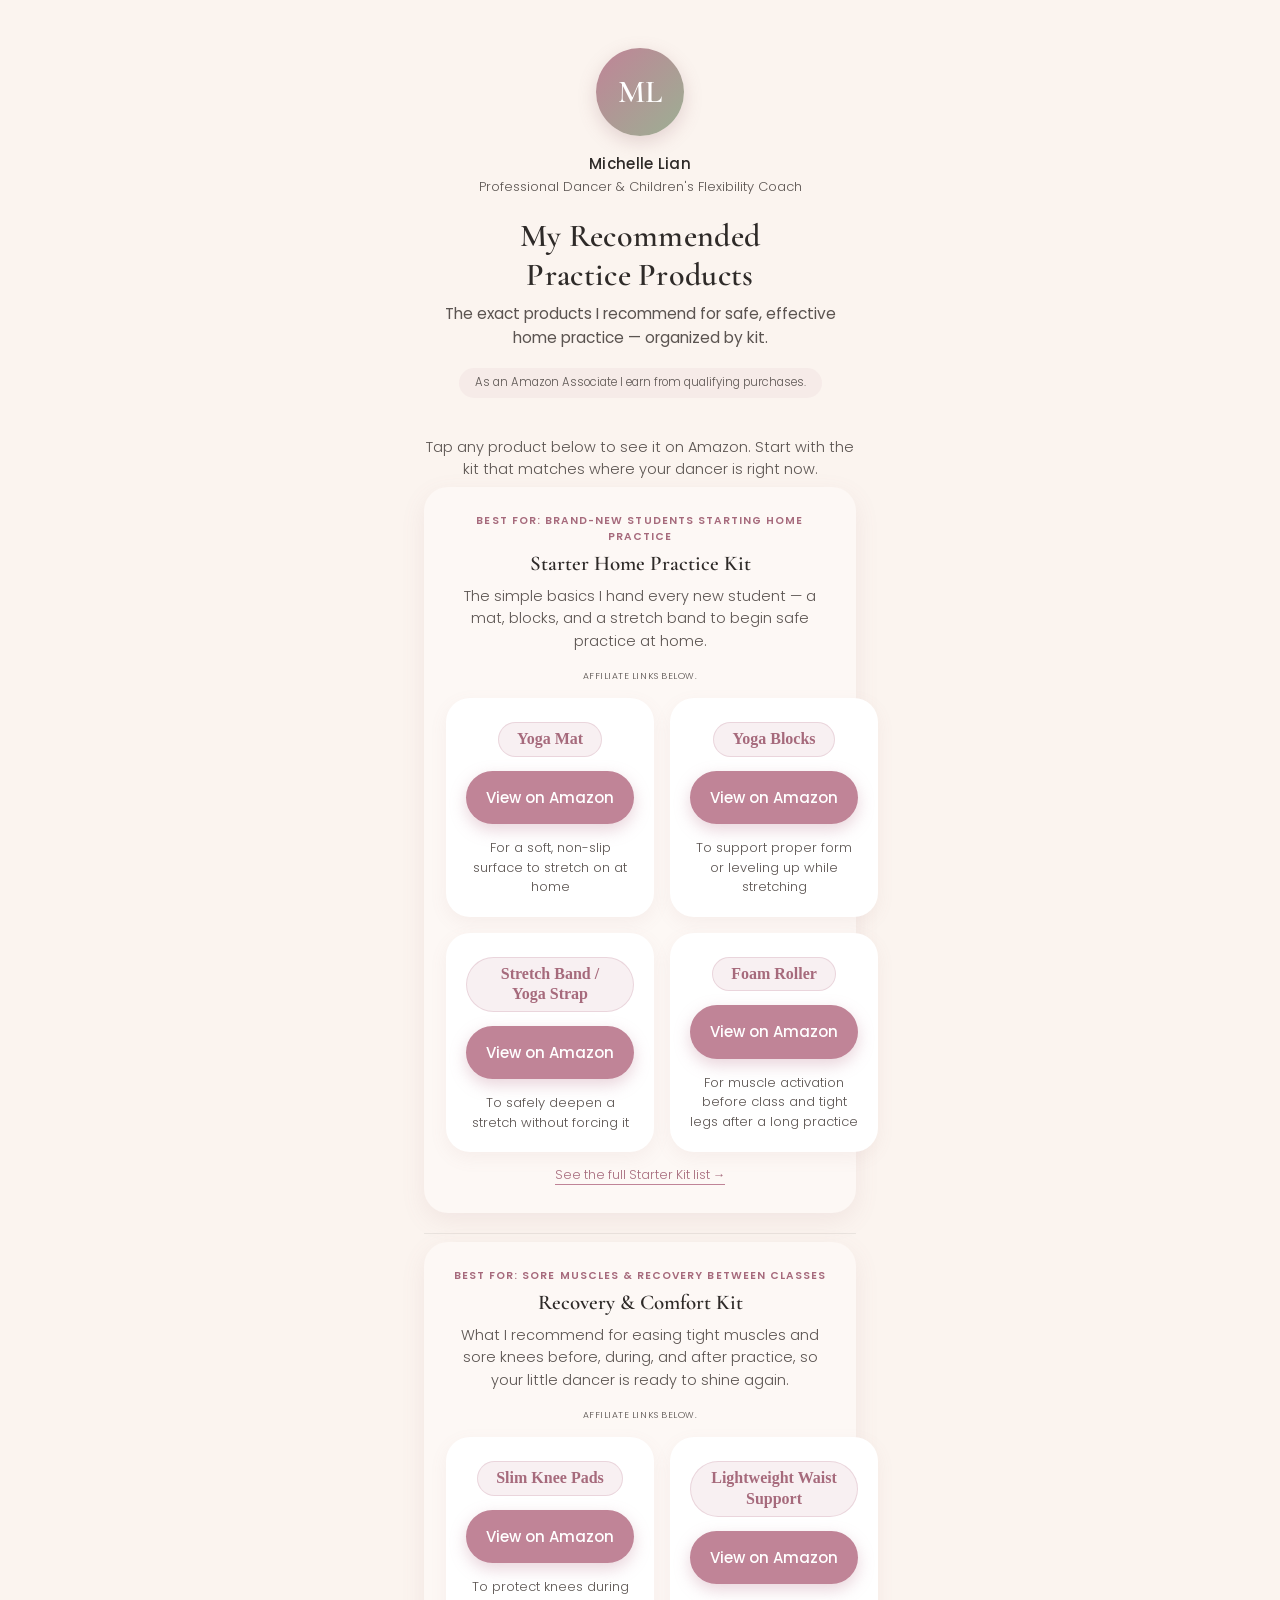
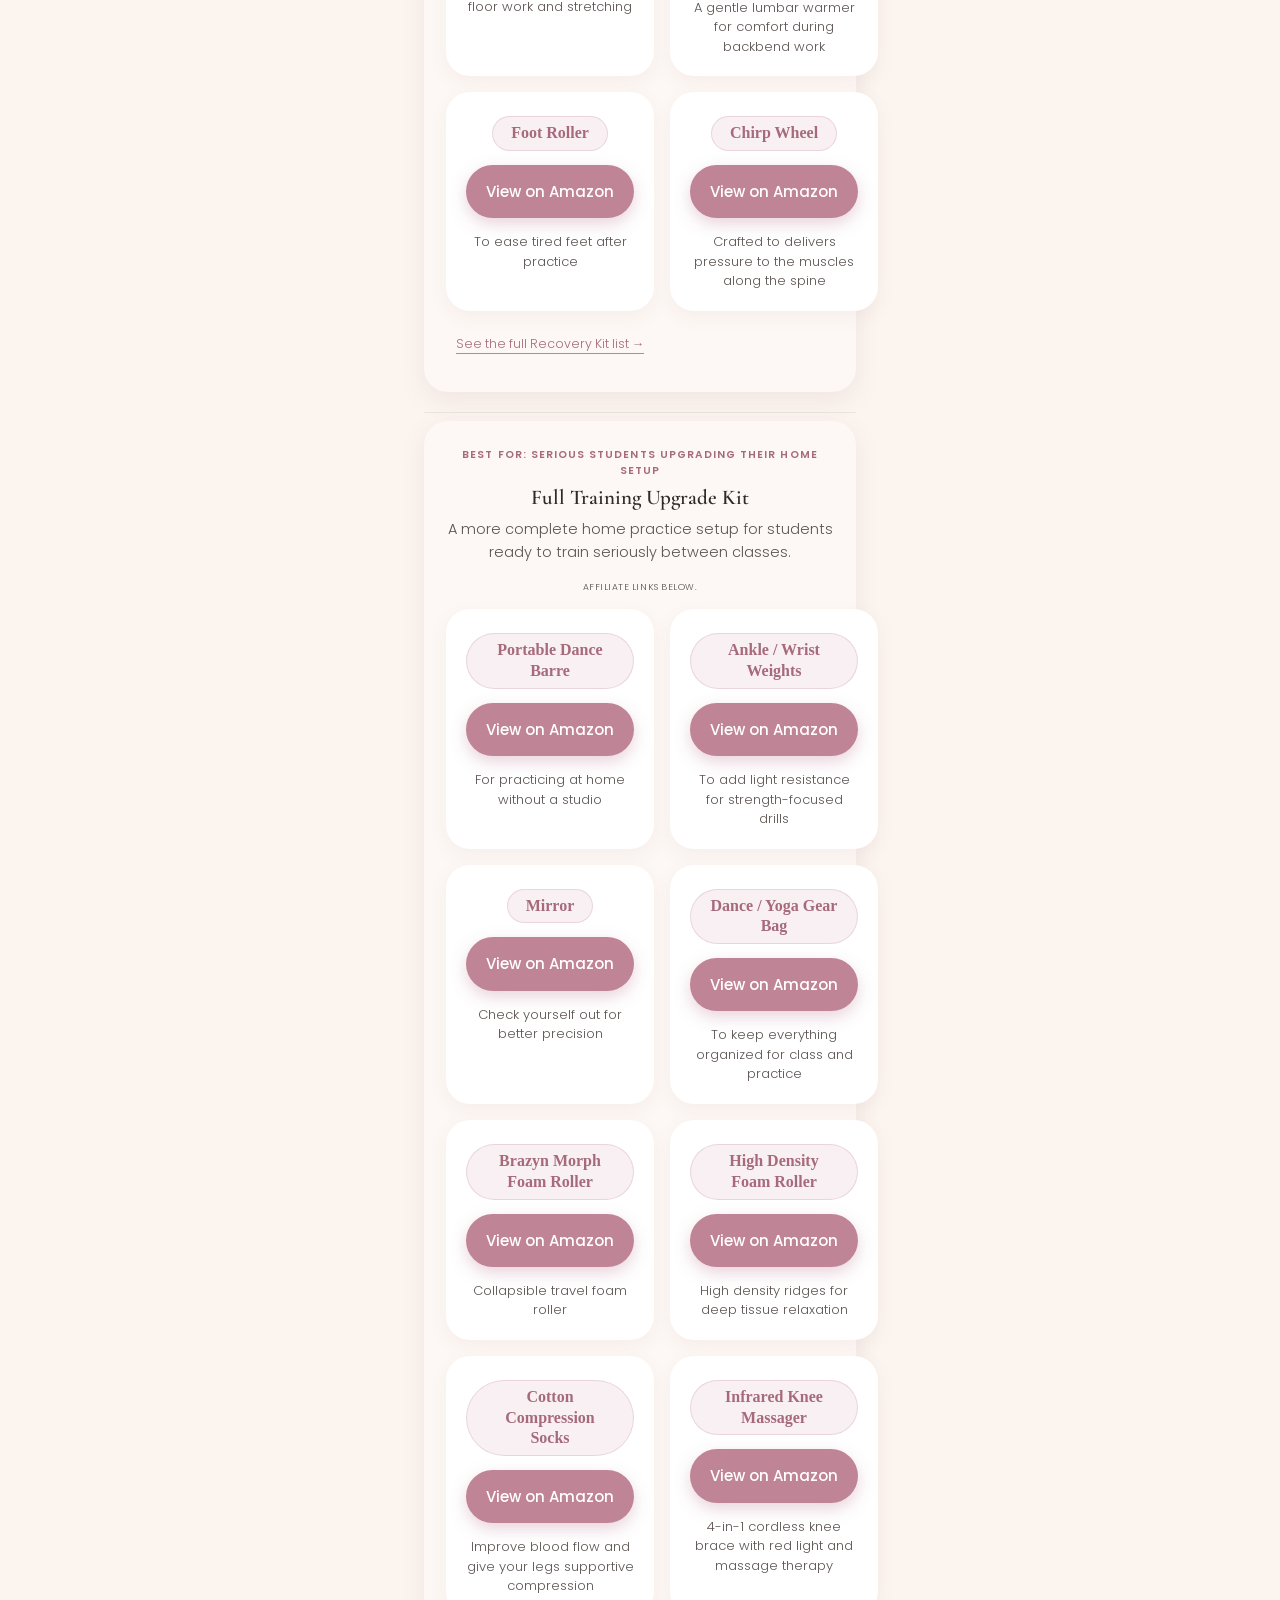
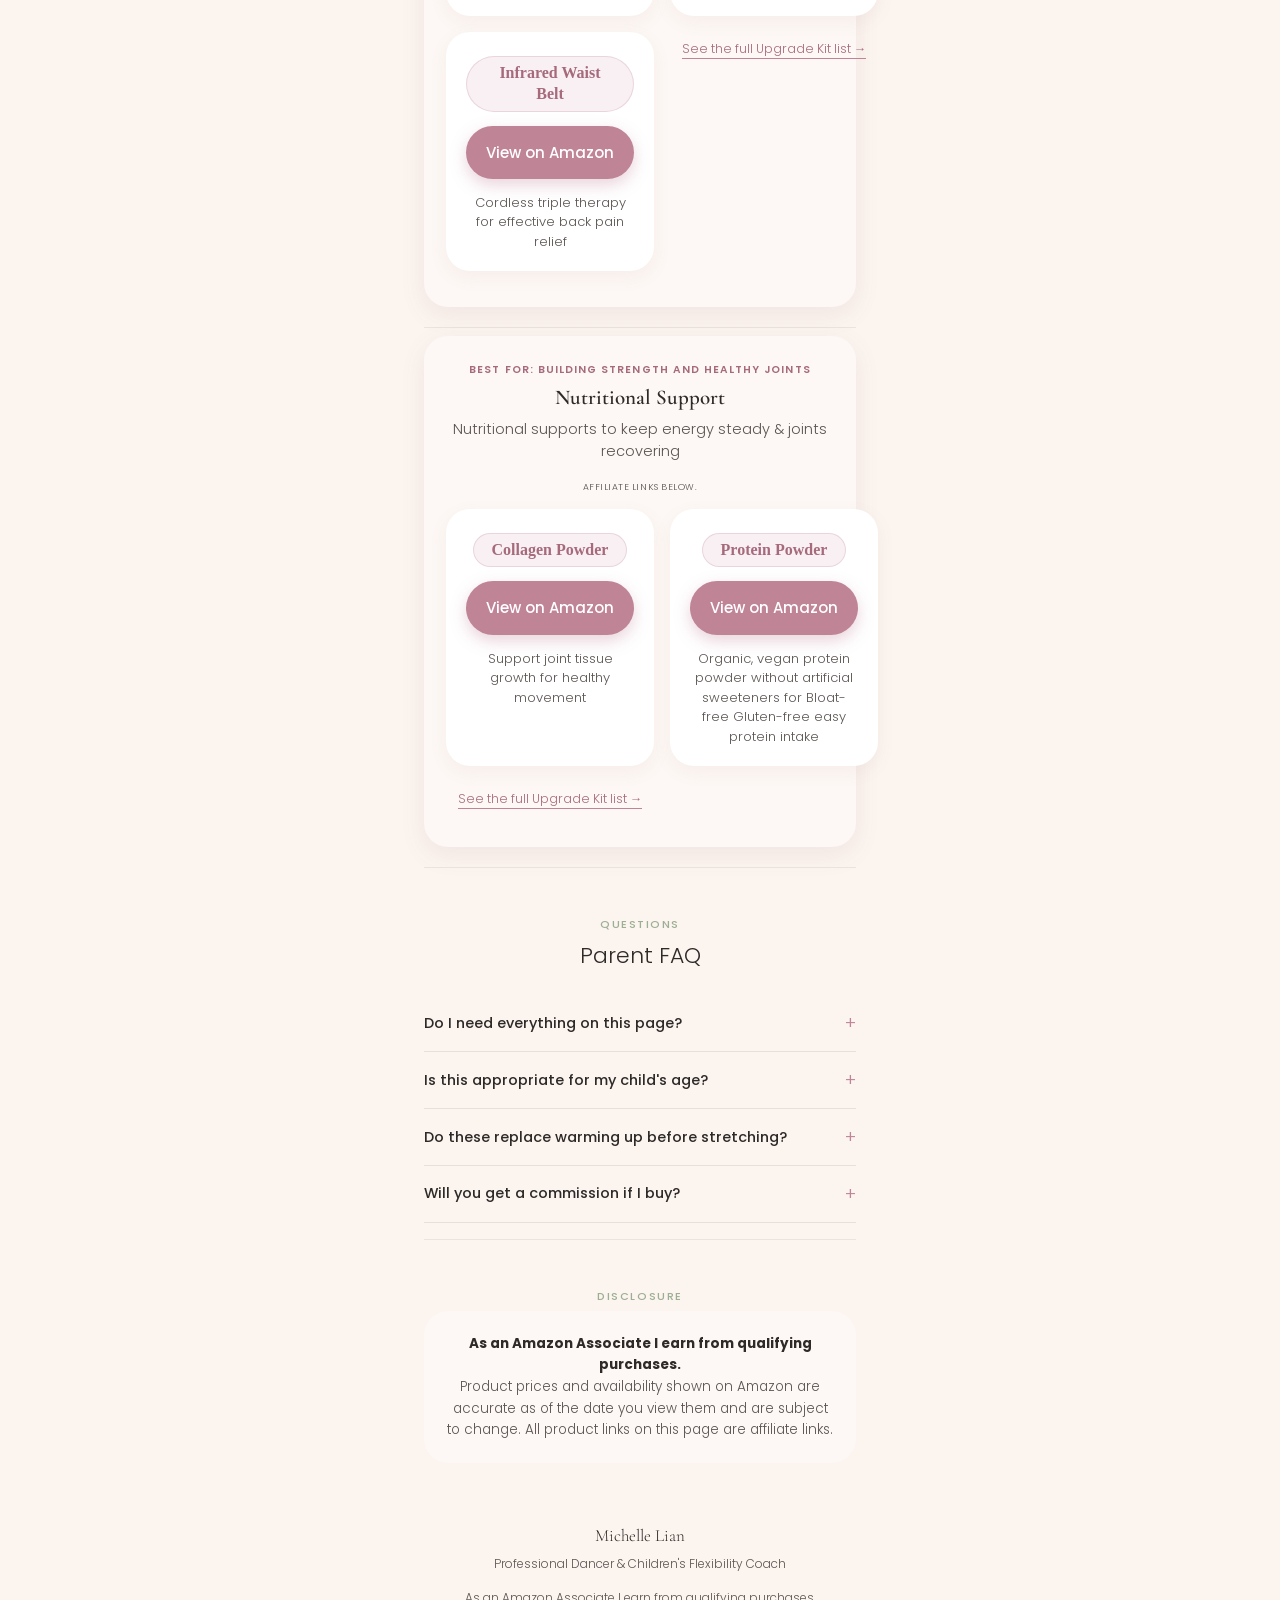
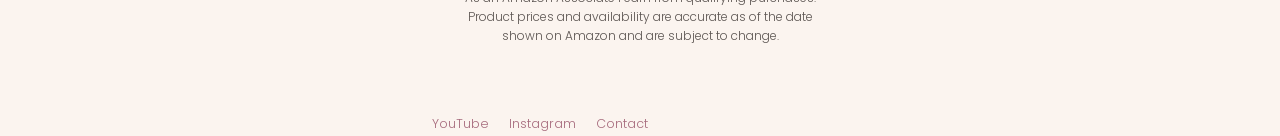
==== commit 92cd736f: "Update product links and descriptions in index.html Removed high density foam roller link and added " ====
--- a/index.html
+++ b/index.html
@@ -39,7 +39,7 @@
     STARTER_BLOCKS_LINK:     "https://amzn.to/4fDJt0q",   // EDIT: Replace affiliate link — [https://amzn.to/4fDJt0q] — Yoga blocks
     STARTER_STRAP_LINK:      "https://amzn.to/4fDMspE",   // EDIT: Replace affiliate link — [https://amzn.to/4fDMspE] — Stretch band / yoga strap
     STARTER_FOAMROLLER_LINK: "https://amzn.to/4fEEnkA",   // EDIT: Replace affiliate link — [https://amzn.to/4fEEnkA] — Foam roller
-
+       
     // ---------- KIT 2: RECOVERY & COMFORT KIT ----------
     RECOVERY_KNEEPADS_LINK:  "https://amzn.to/4hjmzhF",   // EDIT: Replace affiliate link — [https://amzn.to/4hjmzhF] — Slim knee pads
     RECOVERY_WAIST_LINK:     "https://amzn.to/4bibg5r",   // EDIT: Replace affiliate link — [https://amzn.to/4bibg5r] — Lightweight waist support / lumbar warmer
@@ -55,6 +55,7 @@
      UPGRADE_COMPRESSIONSOCKS_LINK:     "https://amzn.to/3Tvciou",   // EDIT: Replace affiliate link — [https://amzn.to/4pMfDLR] — Brazyn Collapsible Roller
      UPGRADE_INFRAKNEE_LINK:     "https://amzn.to/4fE79mV",   // EDIT: Replace affiliate link — [https://amzn.to/4pMfDLR] — Brazyn Collapsible Roller
      UPGRADE_INFRAWAIST_LINK:     "https://amzn.to/4yQvNbj",   // EDIT: Replace affiliate link — [https://amzn.to/4pMfDLR] — Brazyn Collapsible Roller
+     UPGRADE_DENSITY_FOAMROLLER_LINK: "https://amzn.to/4hfI0iR",   // EDIT: Replace affiliate link — [https://amzn.to/4fEEnkA] — High Density Foam roller
 
      // ---------- KIT 4: Nutrition Support ----------
      NUTRI_COLLAGEN_LINK:     "https://amzn.to/44XFQxG",   // EDIT: Replace affiliate link — [https://amzn.to/4pMfDLR] — Brazyn Collapsible Roller
@@ -68,8 +69,8 @@
     // for that kit further down in the HTML.
     STARTER_KIT_FULLLIST_LINK:  "https://www.amazon.com/hz/wishlist/ls/YSS2BEV4MC5I?&linkCode=ll2&tag=chad9483-20&linkId=10488539c40c0975e16f0cfe2af01cf9&language=en_US&ref_=as_li_ss_tl",   // EDIT: Optional — full Starter Kit list link
     RECOVERY_KIT_FULLLIST_LINK: "https://www.amazon.com/hz/wishlist/ls/YPO0DSHI7OE3?&linkCode=ll2&tag=chad9483-20&linkId=ae93553d33ed0643a921f501fdb392eb&language=en_US&ref_=as_li_ss_tl",   // EDIT: Optional — full Recovery Kit list link
-    UPGRADE_KIT_FULLLIST_LINK:  "https://www.amazon.com/hz/wishlist/ls/2COSIA16KGJHJ?&linkCode=ll2&tag=chad9483-20&linkId=b43f18c536cae841d7f56f7e4b3cc63f&language=en_US&ref_=as_li_ss_tl"    // EDIT: Optional — full Upgrade Kit list link
-    NUTRI_KIT_FULLLIST_LINK:  "https://www.amazon.com/hz/wishlist/ls/5SGHG8ZMZING?&linkCode=ll2&tag=chad9483-20&linkId=59f3cc2d806526099b96e21f9a34a1d4&language=en_US&ref_=as_li_ss_tl"    // EDIT: Optional — full Upgrade Kit list link
+    UPGRADE_KIT_FULLLIST_LINK:  "https://www.amazon.com/hz/wishlist/ls/2COSIA16KGJHJ?&linkCode=ll2&tag=chad9483-20&linkId=b43f18c536cae841d7f56f7e4b3cc63f&language=en_US&ref_=as_li_ss_tl",    // EDIT: Optional — full Upgrade Kit list link
+    NUTRI_KIT_FULLLIST_LINK:  "https://www.amazon.com/hz/wishlist/ls/5SGHG8ZMZING?&linkCode=ll2&tag=chad9483-20&linkId=59f3cc2d806526099b96e21f9a34a1d4&language=en_US&ref_=as_li_ss_tl",    // EDIT: Optional — full Upgrade Kit list link
 
   };
   // ---------------------- STOP EDITING HERE ----------------------
@@ -291,21 +292,28 @@
         <a class="product-btn" href="#" data-link="UPGRADE_BRAZYN_LINK" target="_blank" rel="noopener sponsored">View on Amazon</a>
       </div>
 
-     <!-- ---------- Product 6: Cotton Compression Socks ---------- -->
+     <!-- ---------- Product 6: High Density Foam Roller ---------- -->
+      <div class="product-card">
+        <span class="product-name">High Density Foam Roller</span>
+        <span class="product-why">High density ridges for deep tissue relaxation</span>
+        <a class="product-btn" href="#" data-link="UPGRADE_DENSITY_FOAMROLLER_LINK" target="_blank" rel="noopener sponsored">View on Amazon</a>
+      </div>
+
+     <!-- ---------- Product 7: Cotton Compression Socks ---------- -->
       <div class="product-card">
         <span class="product-name">Cotton Compression Socks</span>
         <span class="product-why"> Improve blood flow and give your legs supportive compression</span>
         <a class="product-btn" href="#" data-link="UPGRADE_COMPRESSIONSOCKS_LINK" target="_blank" rel="noopener sponsored">View on Amazon</a>
       </div>
 
-     <!-- ---------- Product 7: Infrared Knee Massager ---------- -->
+     <!-- ---------- Product 8: Infrared Knee Massager ---------- -->
       <div class="product-card">
         <span class="product-name">Infrared Knee Massager</span>
         <span class="product-why"> 4-in-1 cordless knee brace with red light and massage therapy</span>
         <a class="product-btn" href="#" data-link="UPGRADE_INFRAKNEE_LINK" target="_blank" rel="noopener sponsored">View on Amazon</a>
       </div>
       
-     <!-- ---------- Product 8: Infrared Waist Massager ---------- -->
+     <!-- ---------- Product 9: Infrared Waist Massager ---------- -->
       <div class="product-card">
         <span class="product-name">Infrared Waist Belt</span>
         <span class="product-why"> Cordless triple therapy for effective back pain relief</span>
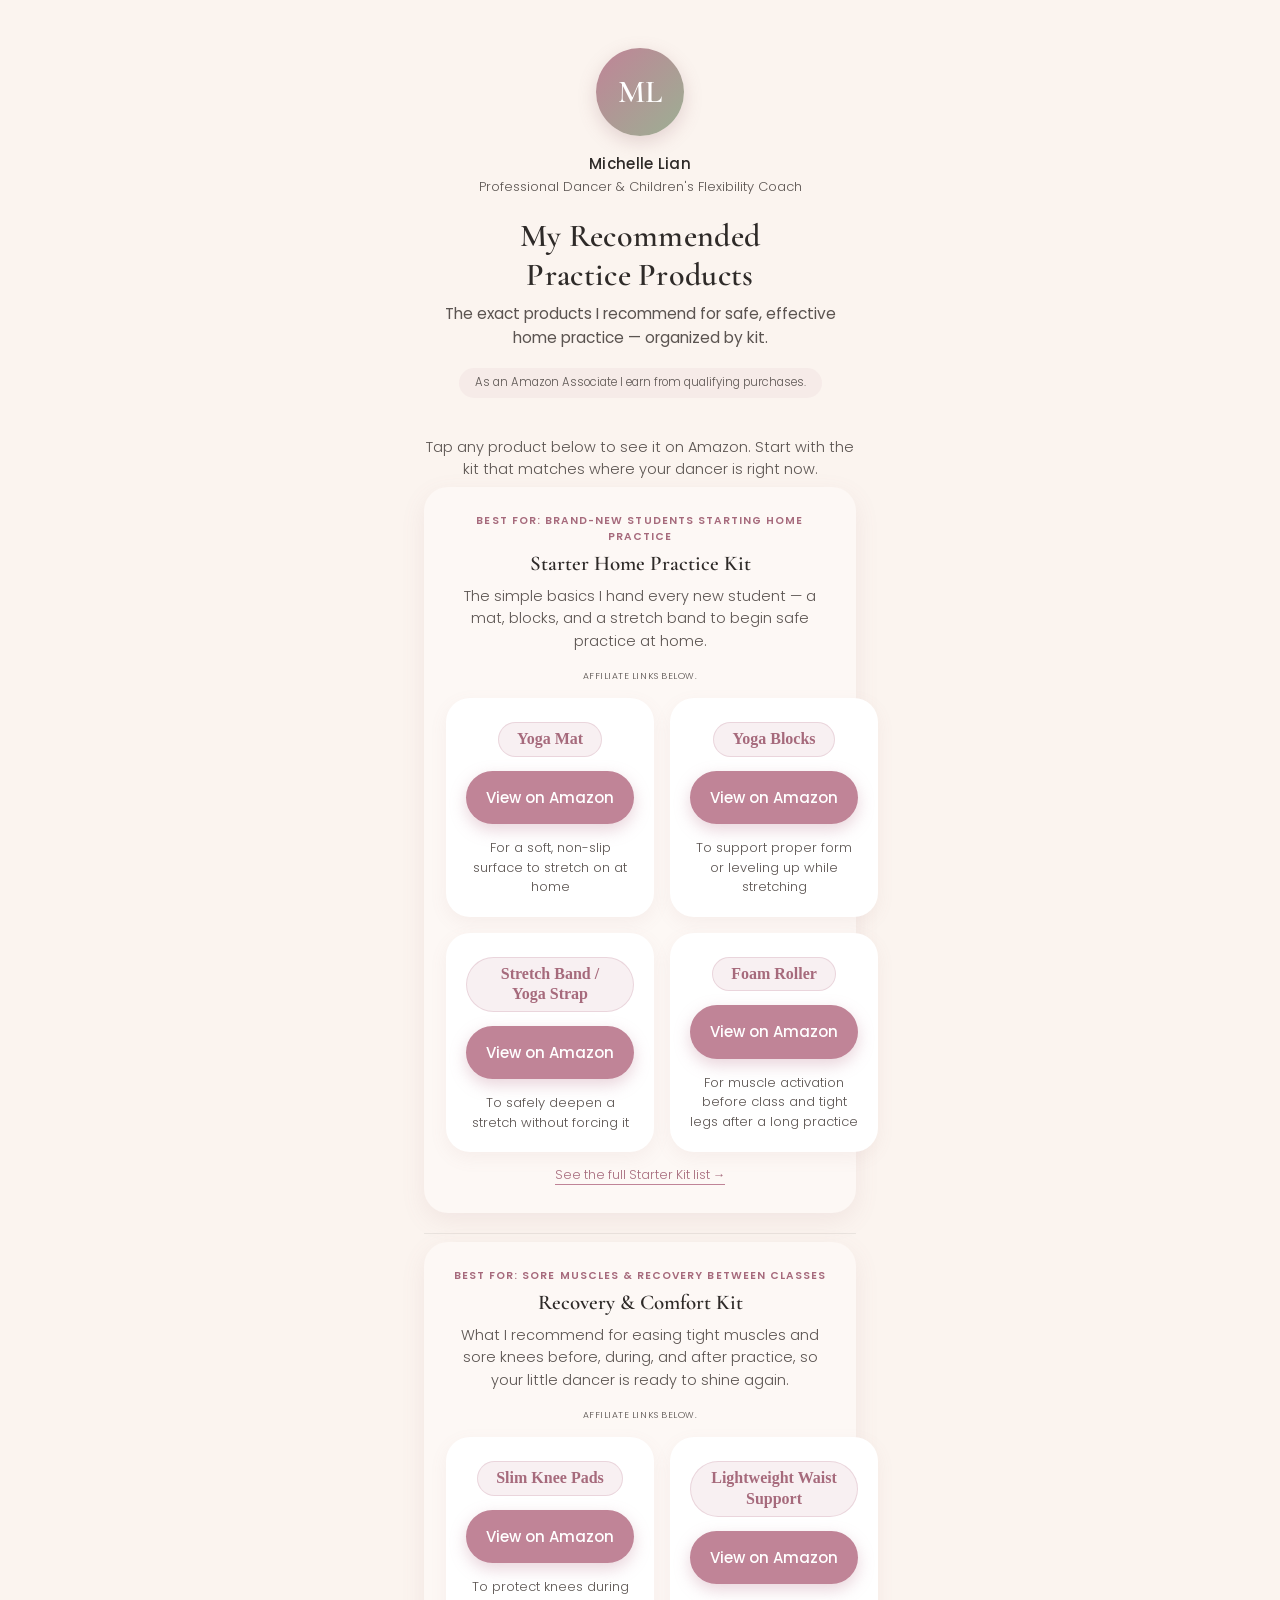
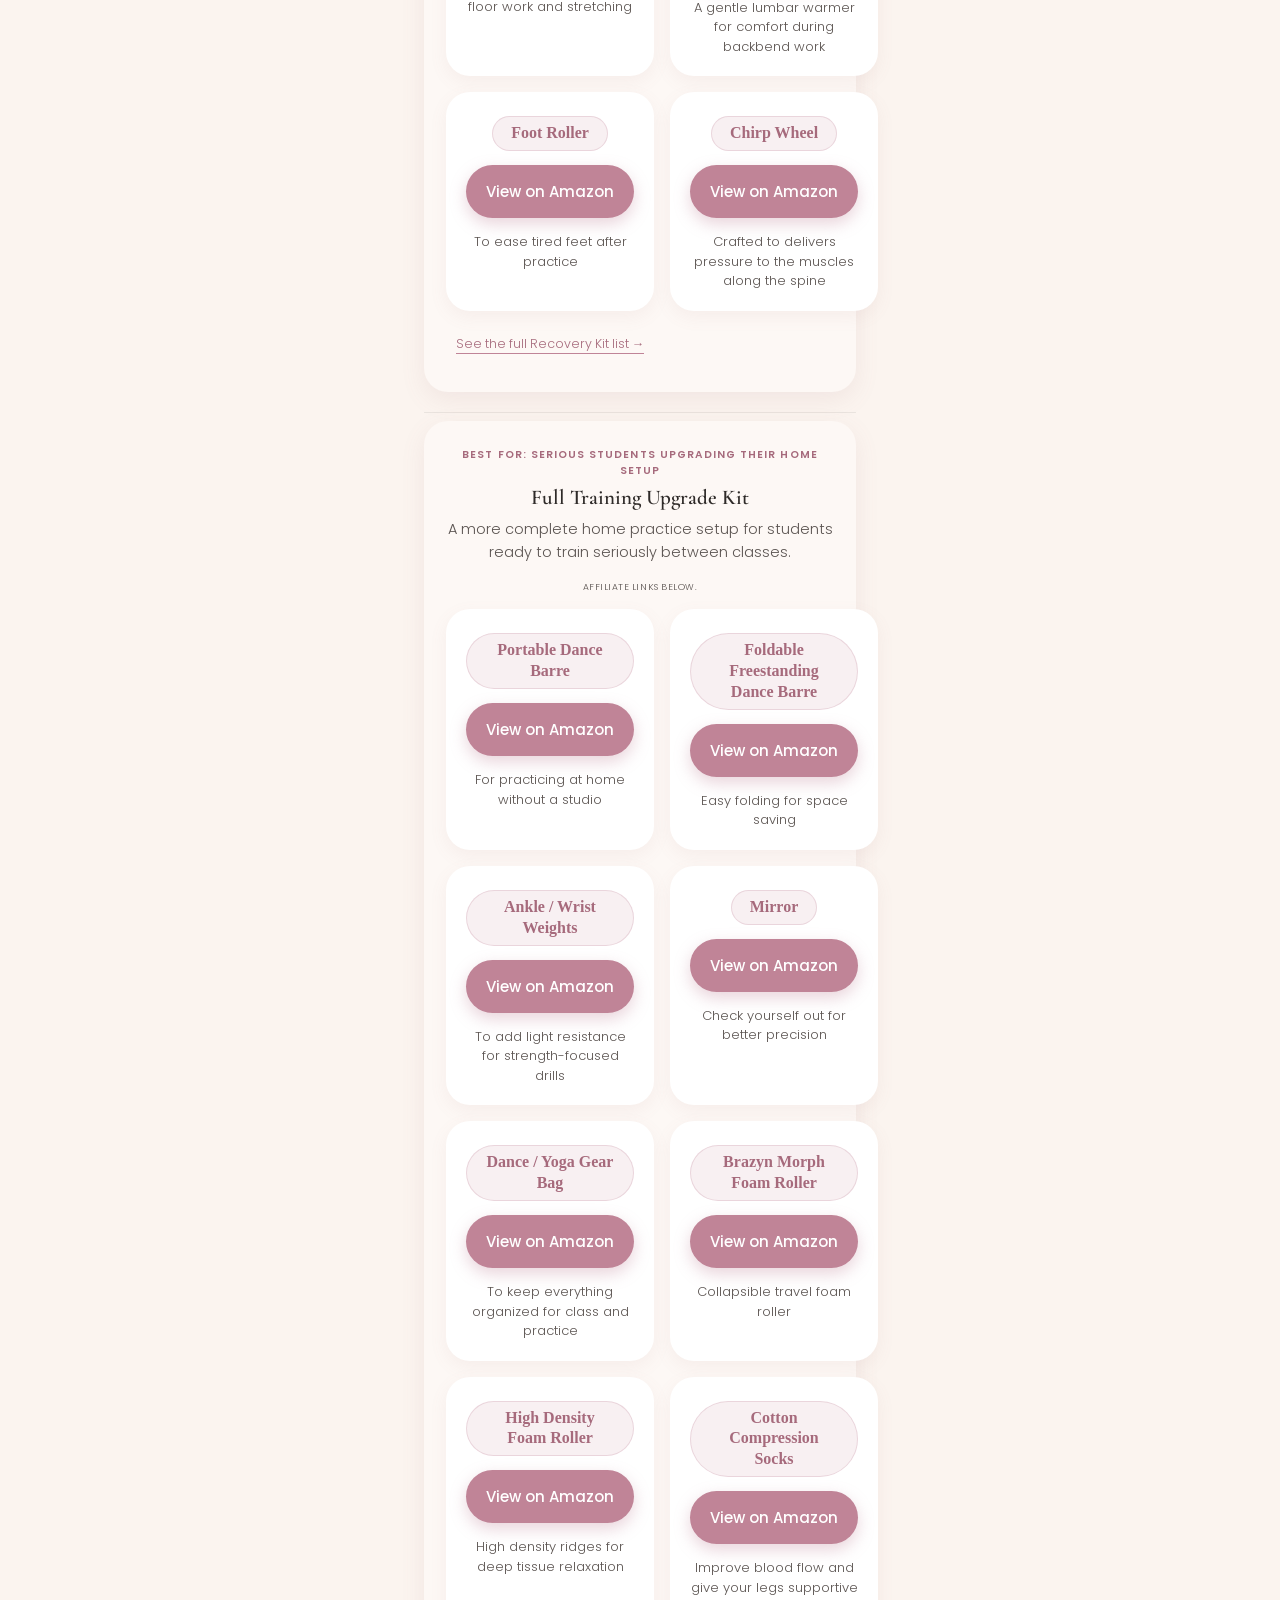
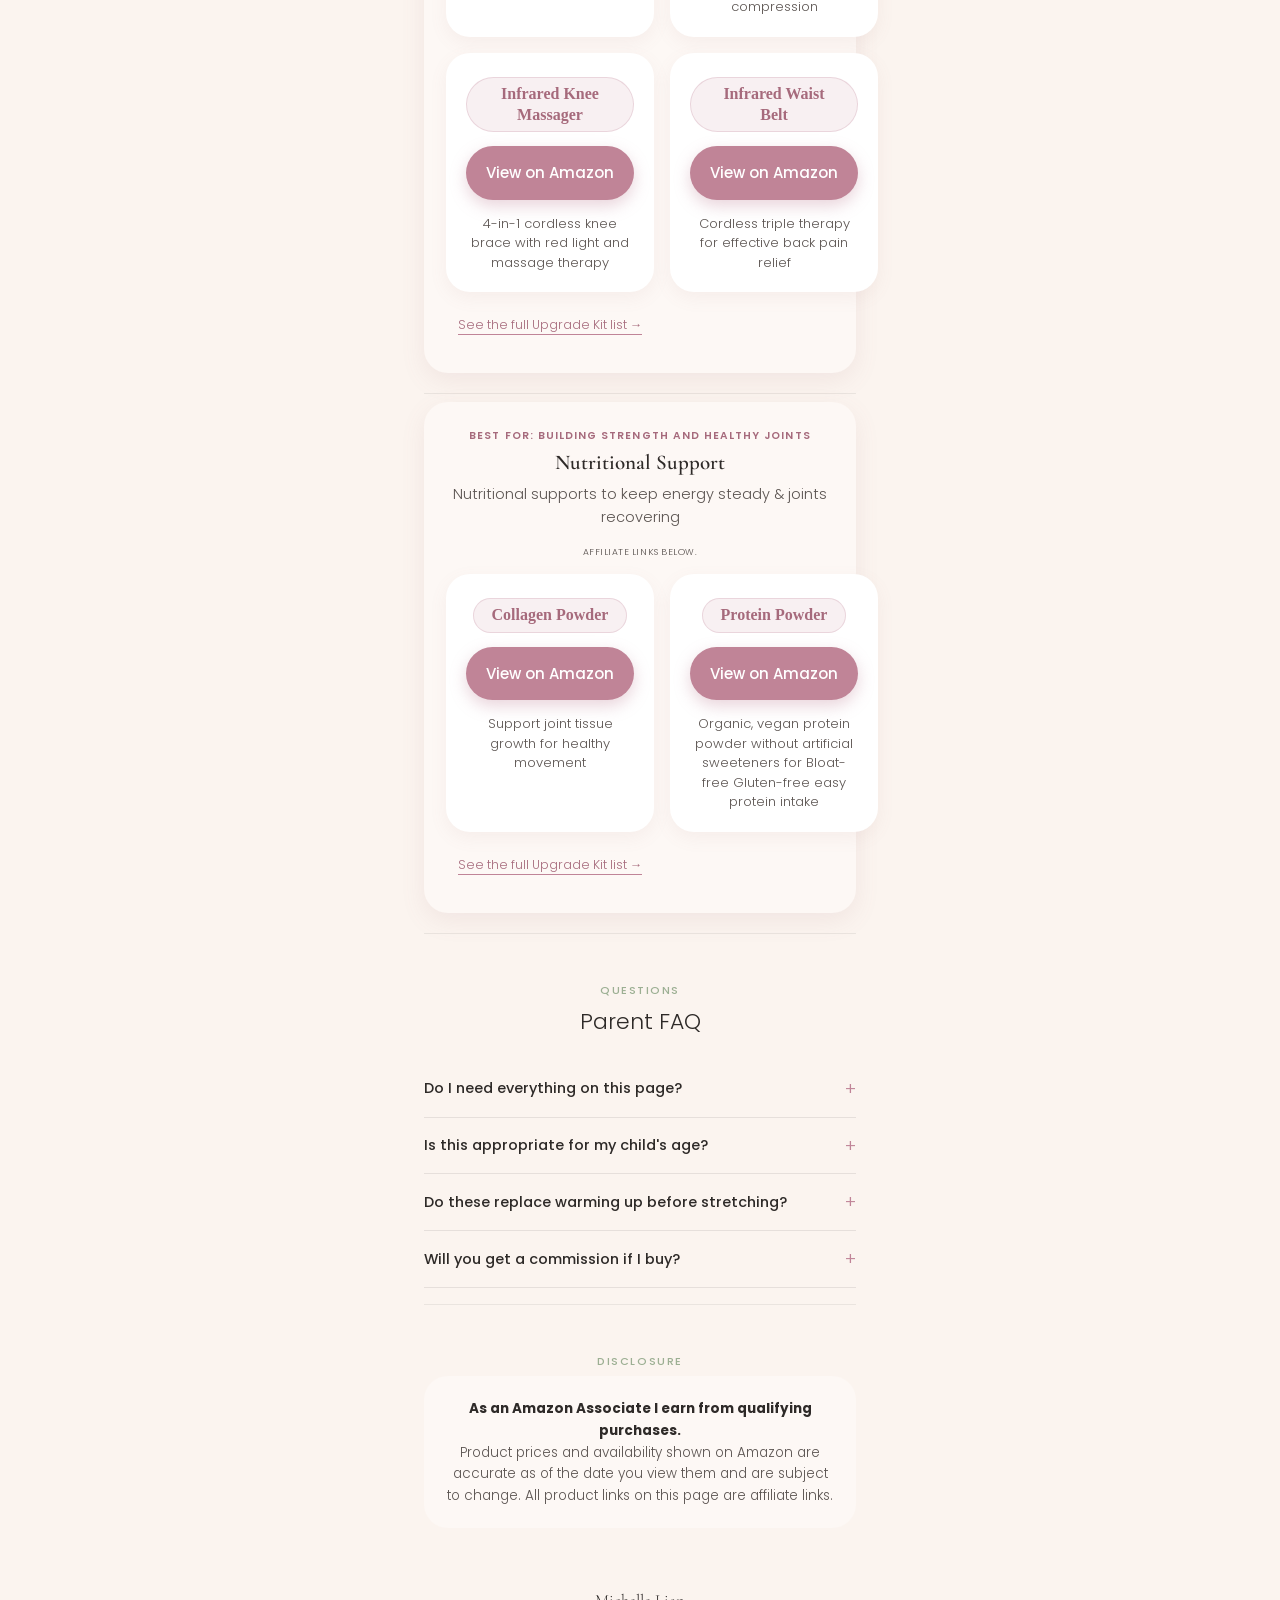
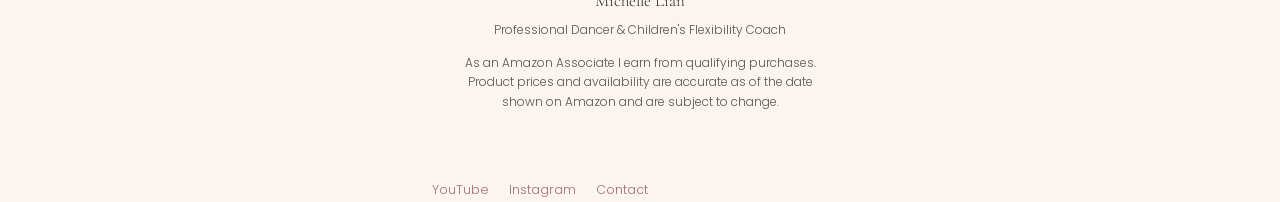
==== commit f21e9cc2: "Update affiliate links and product details Updated affiliate links for the Portable Dance Barre and " ====
--- a/index.html
+++ b/index.html
@@ -47,7 +47,8 @@
     RECOVERY_CHIRP_LINK:"https://amzn.to/4wn7IHs",   // EDIT: Replace affiliate link — [https://amzn.to/4wn7IHs] — Chirp Wheel
 
     // ---------- KIT 3: FULL TRAINING UPGRADE KIT ----------
-    UPGRADE_BARRE_LINK:      "https://amzn.to/4hyfppA",   // EDIT: Replace affiliate link — [https://amzn.to/4hyfppA] — Portable dance barre
+    UPGRADE_BARRE_LINK:      "https://link.amazon/B05TiyN4t",   // EDIT: Replace affiliate link — [https://amzn.to/4hyfppA] — Portable dance barre
+    UPGRADE_BARRE_PORTABLE_LINK:      "https://link.amazon/B0gQYaa4G",   // EDIT: Replace affiliate link — [https://amzn.to/4hyfppA] — Portable dance barre
     UPGRADE_WEIGHTS_LINK:    "https://amzn.to/4wZ6K42",   // EDIT: Replace affiliate link — [https://amzn.to/4wZ6K42] — Ankle / wrist weights
     UPGRADE_MIRROR_LINK:      "https://amzn.to/45s5XwK",   // EDIT: Replace affiliate link — [https://amzn.to/45s5XwK] — Mirror
     UPGRADE_BAG_LINK:        "https://amzn.to/4fDnEy6",   // EDIT: Replace affiliate link — [https://amzn.to/4fDnEy6] — Dance / yoga gear bag
@@ -264,56 +265,66 @@
         <a class="product-btn" href="#" data-link="UPGRADE_BARRE_LINK" target="_blank" rel="noopener sponsored">View on Amazon</a>
       </div>
 
-      <!-- ---------- Product 2: Ankle / wrist weights ---------- -->
+       <!-- ---------- Product 2: Portable dance barre ---------- -->
+      <div class="product-card">
+        <!-- EDIT: Change product name here -->
+        <span class="product-name">Foldable Freestanding Dance Barre</span>
+        <!-- EDIT: Change product note here -->
+        <span class="product-why">Easy folding for space saving </span>
+        <!-- EDIT: Replace affiliate link here (data-link key) / change button text here -->
+        <a class="product-btn" href="#" data-link="UPGRADE_BARRE_PORTABLE_LINK" target="_blank" rel="noopener sponsored">View on Amazon</a>
+      </div>
+
+      <!-- ---------- Product 3: Ankle / wrist weights ---------- -->
       <div class="product-card">
         <span class="product-name">Ankle / Wrist Weights</span>
         <span class="product-why">To add light resistance for strength-focused drills</span>
         <a class="product-btn" href="#" data-link="UPGRADE_WEIGHTS_LINK" target="_blank" rel="noopener sponsored">View on Amazon</a>
       </div>
 
-      <!-- ---------- Product 3: Mirror ---------- -->
+      <!-- ---------- Product 4: Mirror ---------- -->
       <div class="product-card">
         <span class="product-name">Mirror</span>
         <span class="product-why">Check yourself out for better precision</span>
         <a class="product-btn" href="#" data-link="UPGRADE_MIRROR_LINK" target="_blank" rel="noopener sponsored">View on Amazon</a>
       </div>
 
-      <!-- ---------- Product 4: Dance / yoga gear bag ---------- -->
+      <!-- ---------- Product 5: Dance / yoga gear bag ---------- -->
       <div class="product-card">
         <span class="product-name">Dance / Yoga Gear Bag</span>
         <span class="product-why">To keep everything organized for class and practice</span>
         <a class="product-btn" href="#" data-link="UPGRADE_BAG_LINK" target="_blank" rel="noopener sponsored">View on Amazon</a>
       </div>
 
-     <!-- ---------- Product 5: Brazyn Morph Foam Roller ---------- -->
+     <!-- ---------- Product 6: Brazyn Morph Foam Roller ---------- -->
       <div class="product-card">
         <span class="product-name">Brazyn Morph Foam Roller</span>
         <span class="product-why">Collapsible travel foam roller</span>
         <a class="product-btn" href="#" data-link="UPGRADE_BRAZYN_LINK" target="_blank" rel="noopener sponsored">View on Amazon</a>
       </div>
 
-     <!-- ---------- Product 6: High Density Foam Roller ---------- -->
+     <!-- ---------- Product 7: High Density Foam Roller ---------- -->
       <div class="product-card">
         <span class="product-name">High Density Foam Roller</span>
         <span class="product-why">High density ridges for deep tissue relaxation</span>
         <a class="product-btn" href="#" data-link="UPGRADE_DENSITY_FOAMROLLER_LINK" target="_blank" rel="noopener sponsored">View on Amazon</a>
       </div>
 
-     <!-- ---------- Product 7: Cotton Compression Socks ---------- -->
+     <!-- ---------- Product 8: Cotton Compression Socks ---------- -->
       <div class="product-card">
         <span class="product-name">Cotton Compression Socks</span>
         <span class="product-why"> Improve blood flow and give your legs supportive compression</span>
         <a class="product-btn" href="#" data-link="UPGRADE_COMPRESSIONSOCKS_LINK" target="_blank" rel="noopener sponsored">View on Amazon</a>
       </div>
 
-     <!-- ---------- Product 8: Infrared Knee Massager ---------- -->
+     <!-- ---------- Product 9: Infrared Knee Massager ---------- -->
       <div class="product-card">
         <span class="product-name">Infrared Knee Massager</span>
         <span class="product-why"> 4-in-1 cordless knee brace with red light and massage therapy</span>
         <a class="product-btn" href="#" data-link="UPGRADE_INFRAKNEE_LINK" target="_blank" rel="noopener sponsored">View on Amazon</a>
       </div>
       
-     <!-- ---------- Product 9: Infrared Waist Massager ---------- -->
+     <!-- ---------- Product 10: Infrared Waist Massager ---------- -->
       <div class="product-card">
         <span class="product-name">Infrared Waist Belt</span>
         <span class="product-why"> Cordless triple therapy for effective back pain relief</span>
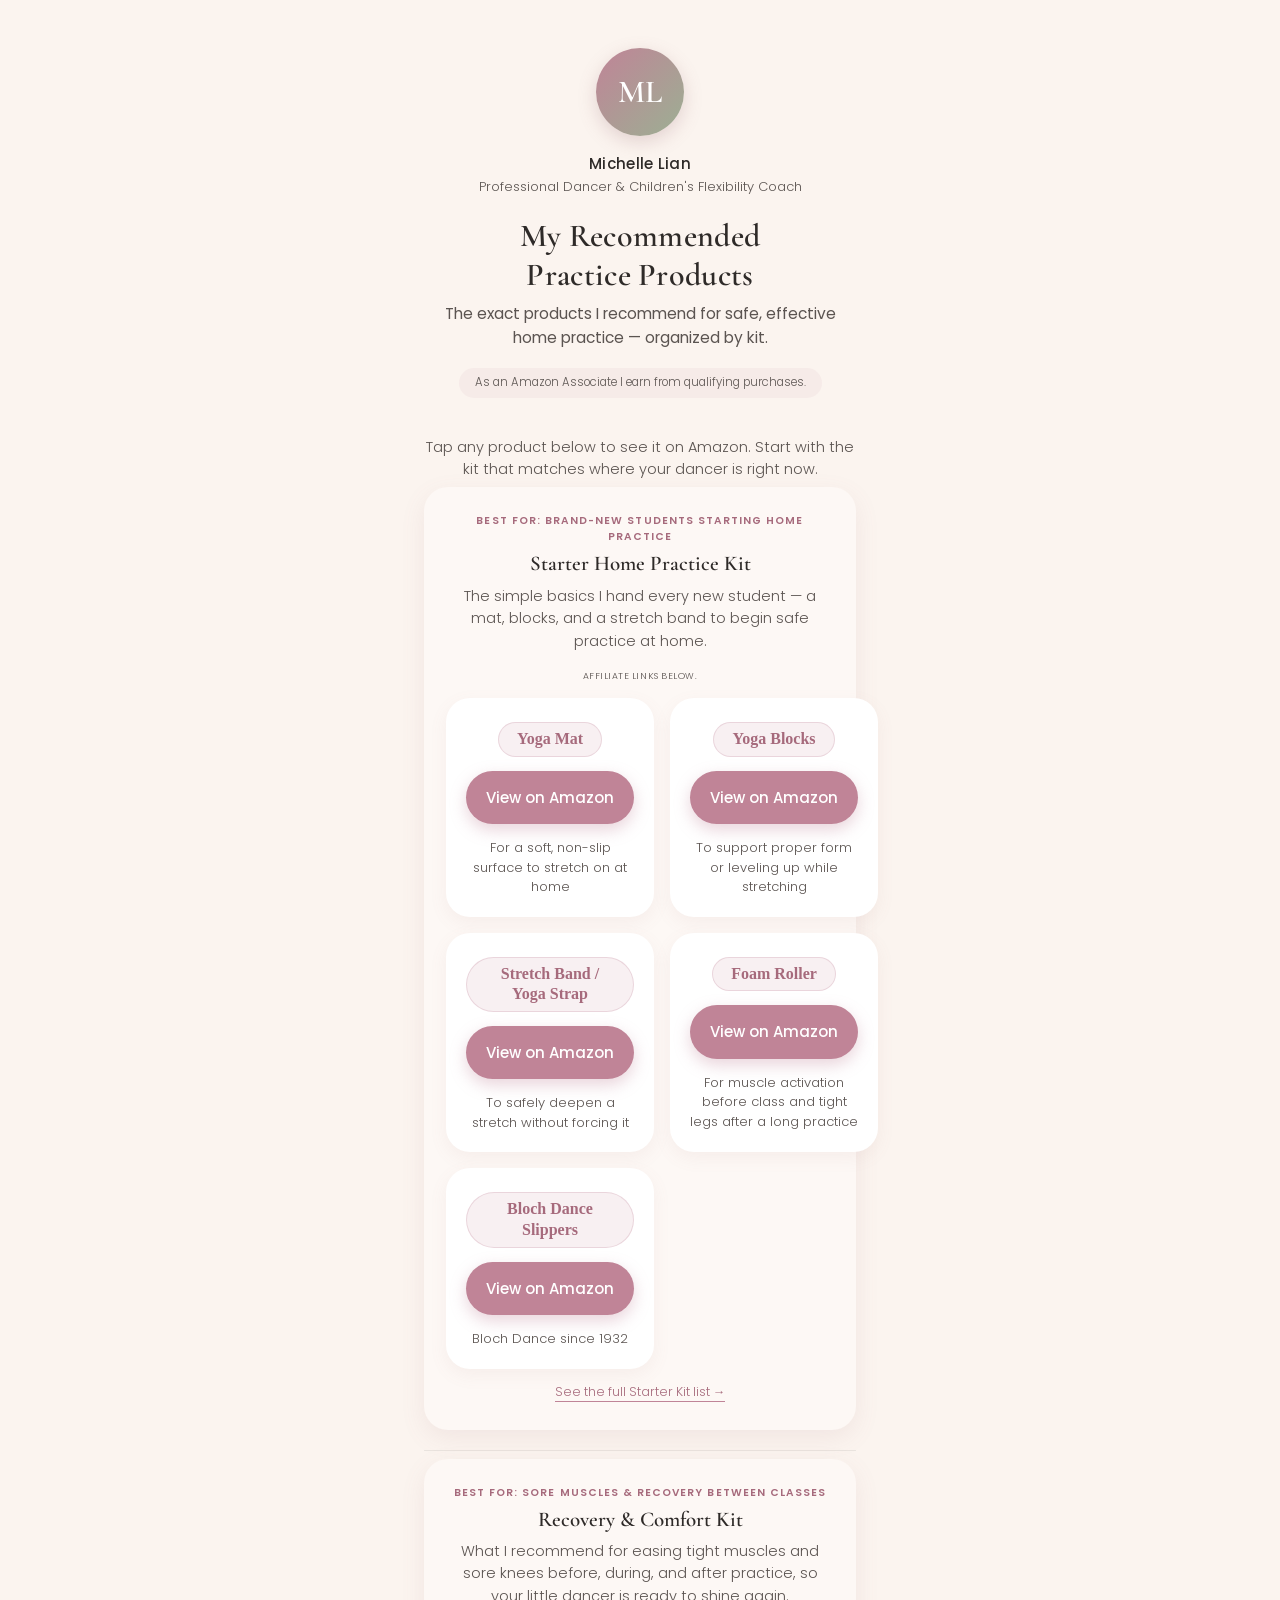
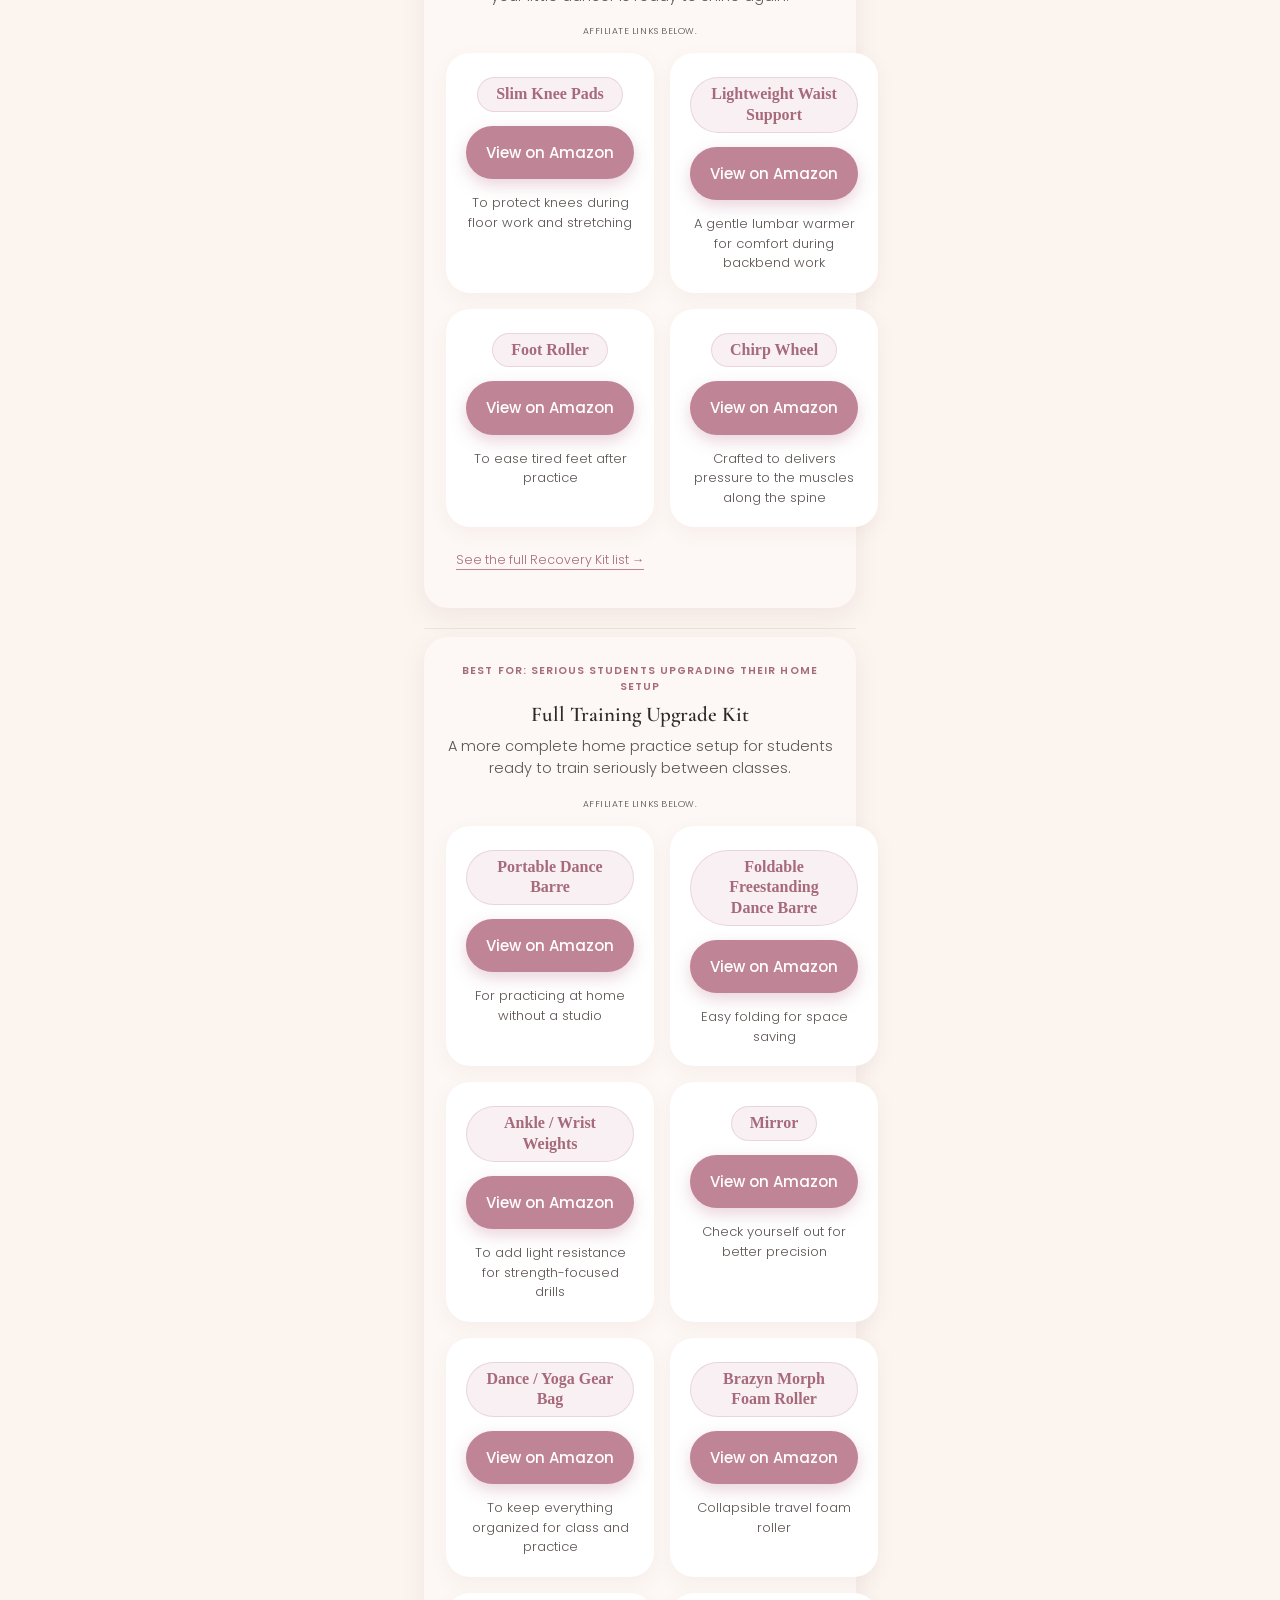
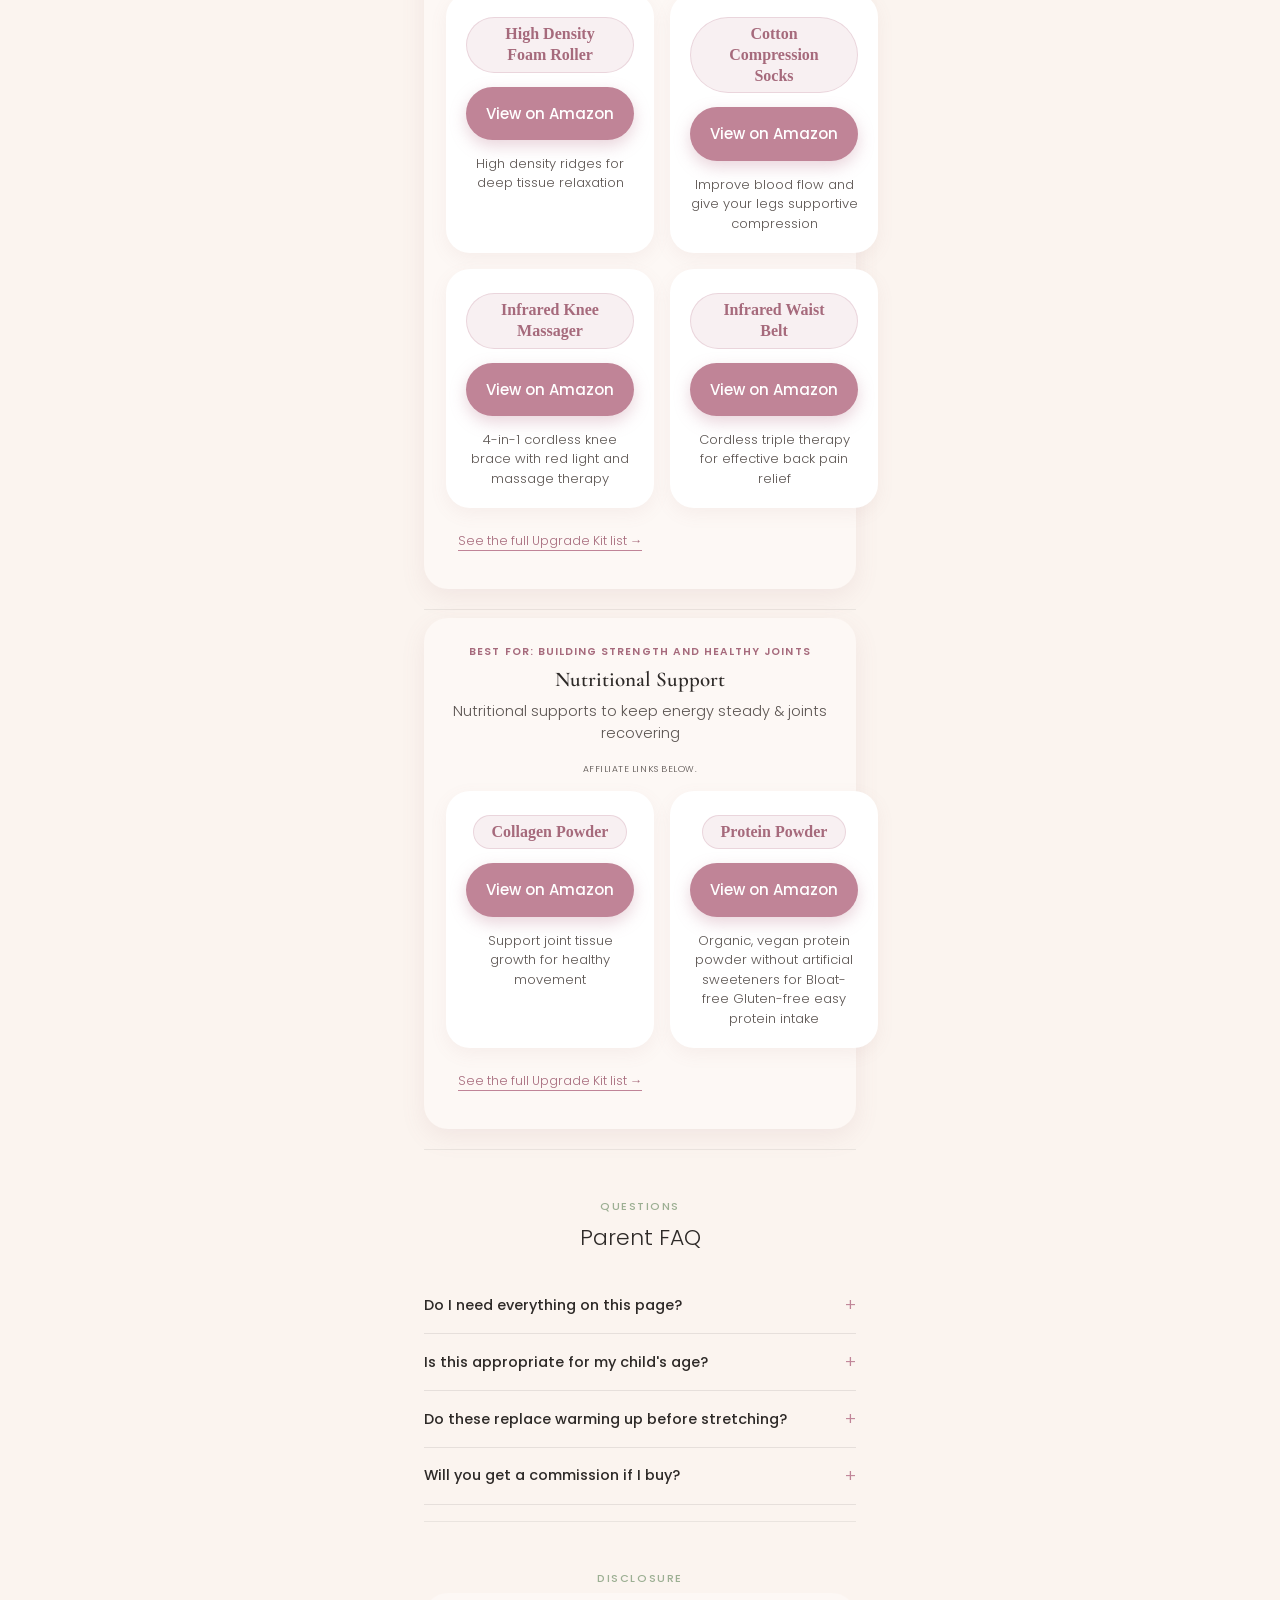
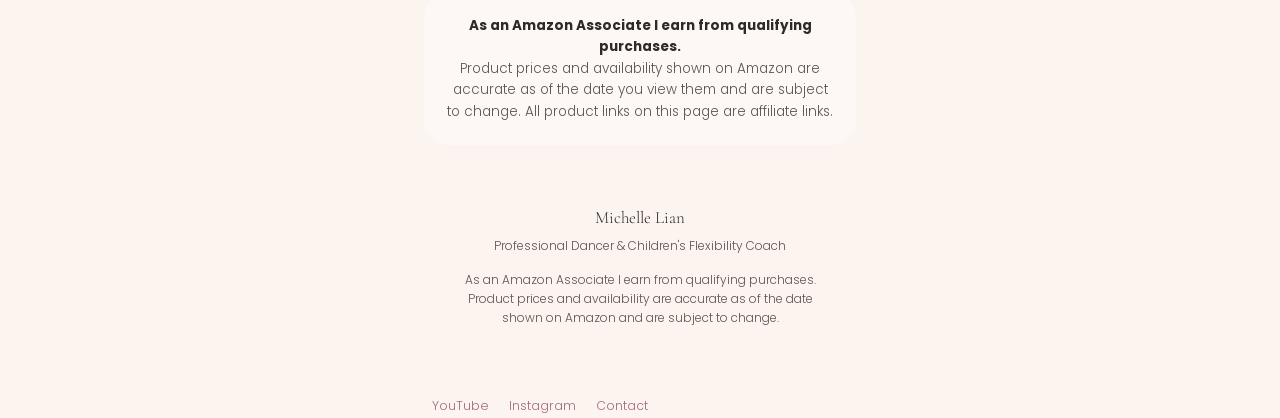
==== commit 13fa77c4: "Add Bloch Dance Shoes product section Added a new product section for Bloch Dance Shoes with affilia" ====
--- a/index.html
+++ b/index.html
@@ -39,6 +39,7 @@
     STARTER_BLOCKS_LINK:     "https://amzn.to/4fDJt0q",   // EDIT: Replace affiliate link — [https://amzn.to/4fDJt0q] — Yoga blocks
     STARTER_STRAP_LINK:      "https://amzn.to/4fDMspE",   // EDIT: Replace affiliate link — [https://amzn.to/4fDMspE] — Stretch band / yoga strap
     STARTER_FOAMROLLER_LINK: "https://amzn.to/4fEEnkA",   // EDIT: Replace affiliate link — [https://amzn.to/4fEEnkA] — Foam roller
+     STARTER_BLOCH_LINK: "https://link.amazon/B09jSMcBw",   // EDIT: Replace affiliate link — [https://amzn.to/4fEEnkA] — Bloch Dance Shoes
        
     // ---------- KIT 2: RECOVERY & COMFORT KIT ----------
     RECOVERY_KNEEPADS_LINK:  "https://amzn.to/4hjmzhF",   // EDIT: Replace affiliate link — [https://amzn.to/4hjmzhF] — Slim knee pads
@@ -168,6 +169,13 @@
         <span class="product-name">Foam Roller</span>
         <span class="product-why">For muscle activation before class and tight legs after a long practice</span>
         <a class="product-btn" href="#" data-link="STARTER_FOAMROLLER_LINK" target="_blank" rel="noopener sponsored">View on Amazon</a>
+      </div>
+
+     <!-- ---------- Product 5: Dance Shoes ---------- -->
+      <div class="product-card">
+        <span class="product-name">Bloch Dance Slippers</span>
+        <span class="product-why">Bloch Dance since 1932</span>
+        <a class="product-btn" href="#" data-link="STARTER_BLOCH_LINK" target="_blank" rel="noopener sponsored">View on Amazon</a>
       </div>
 
     </div>
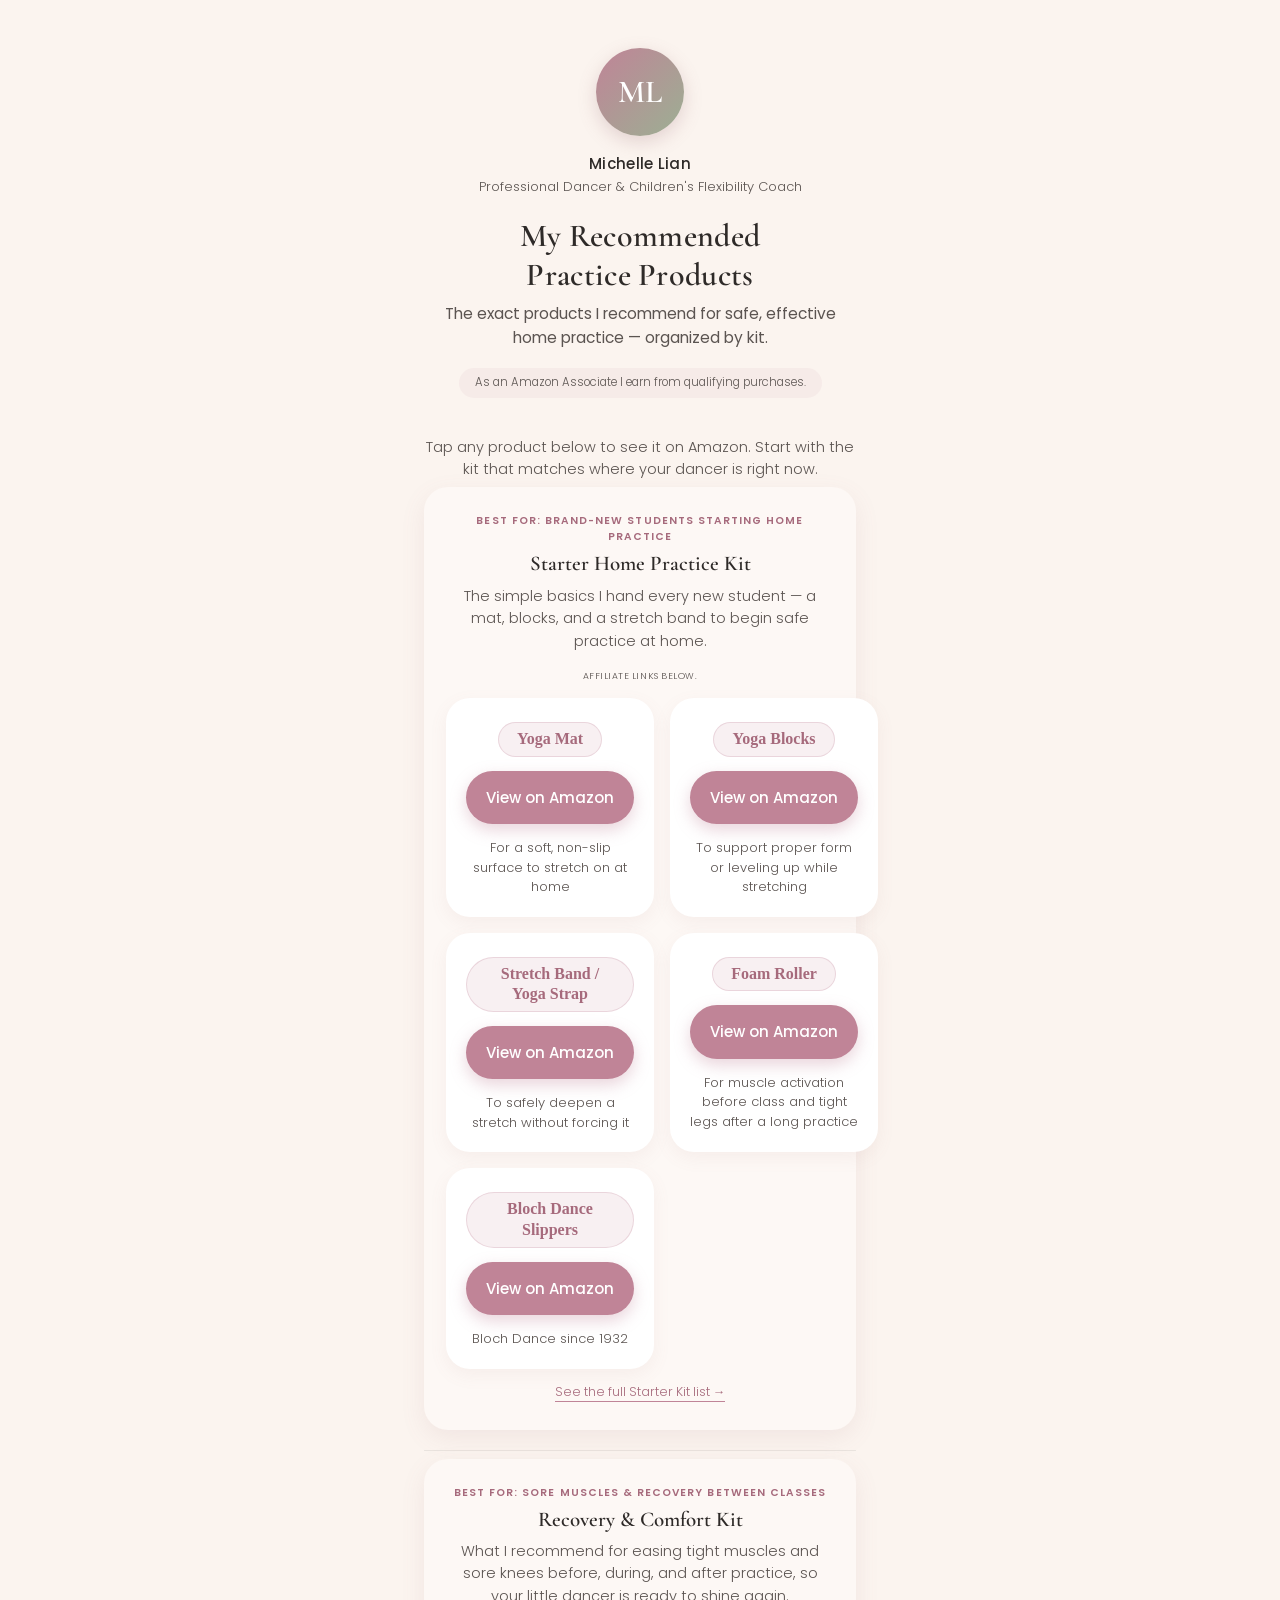
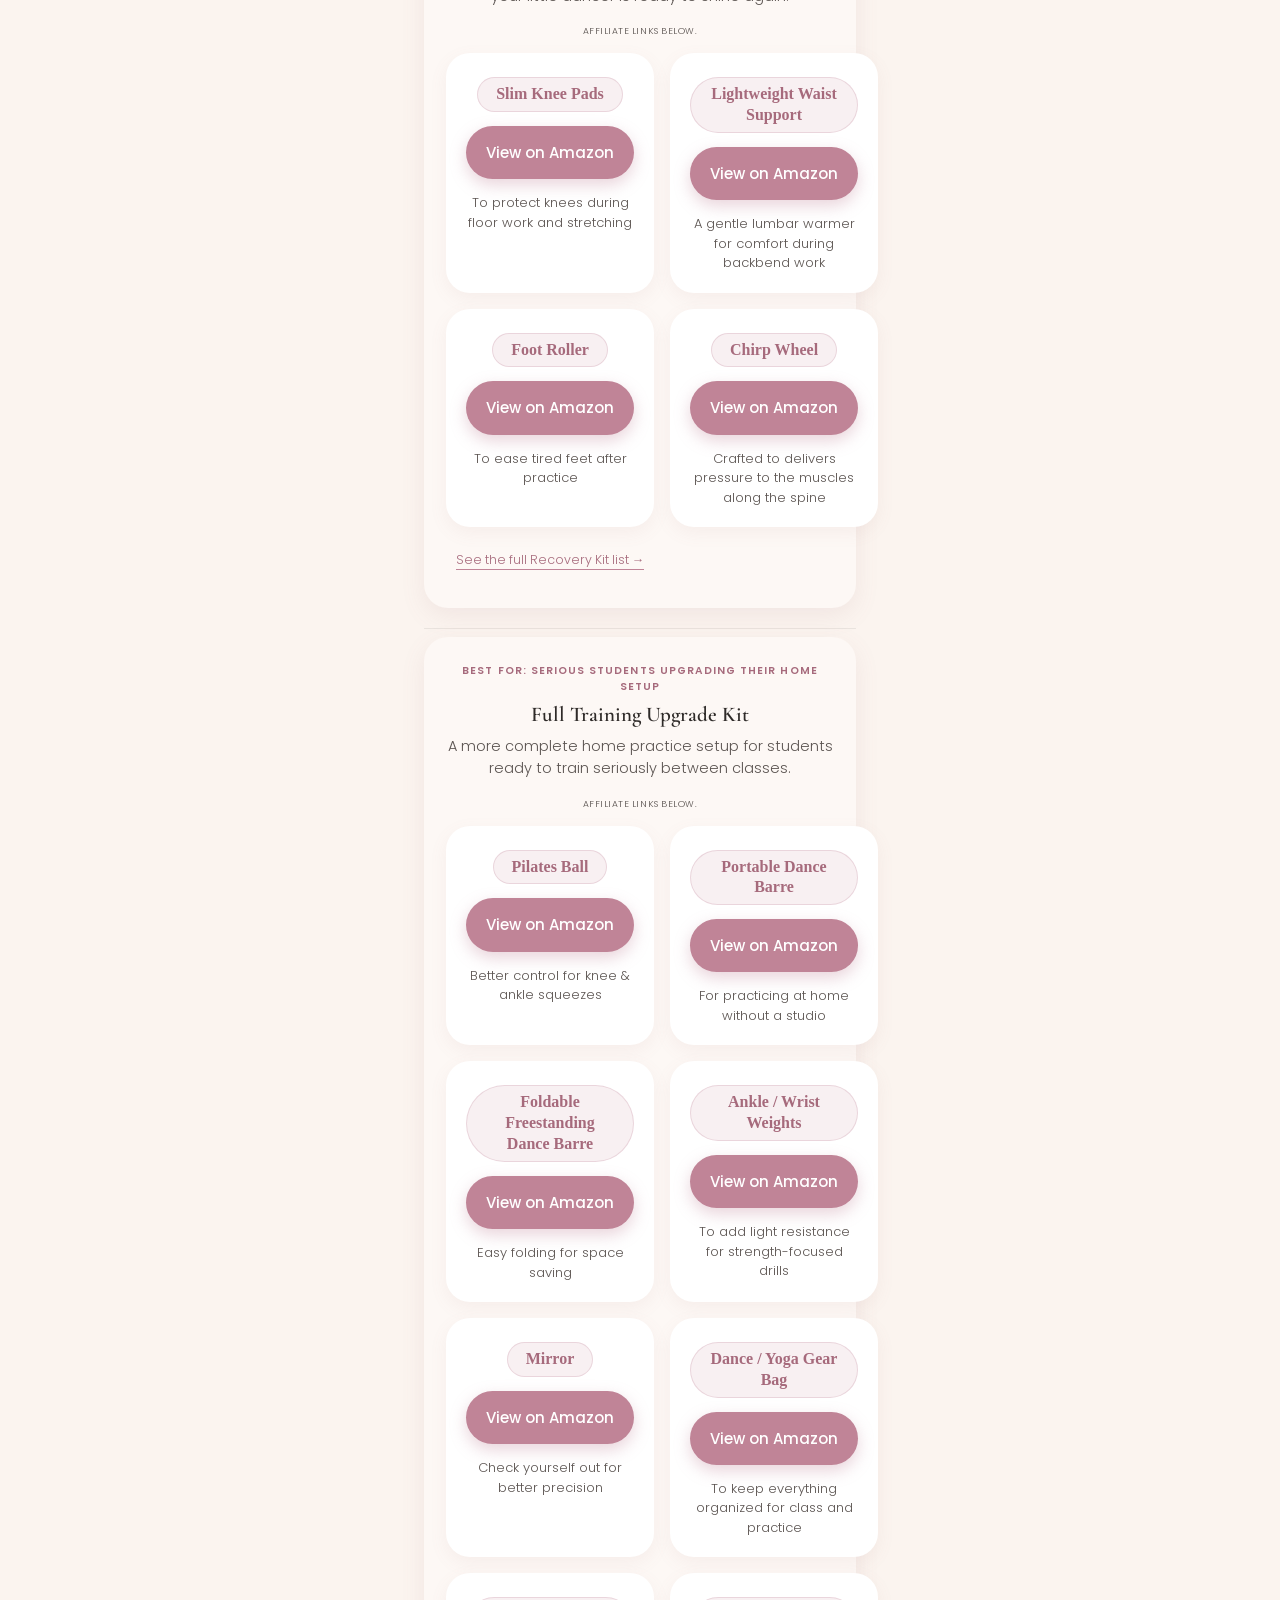
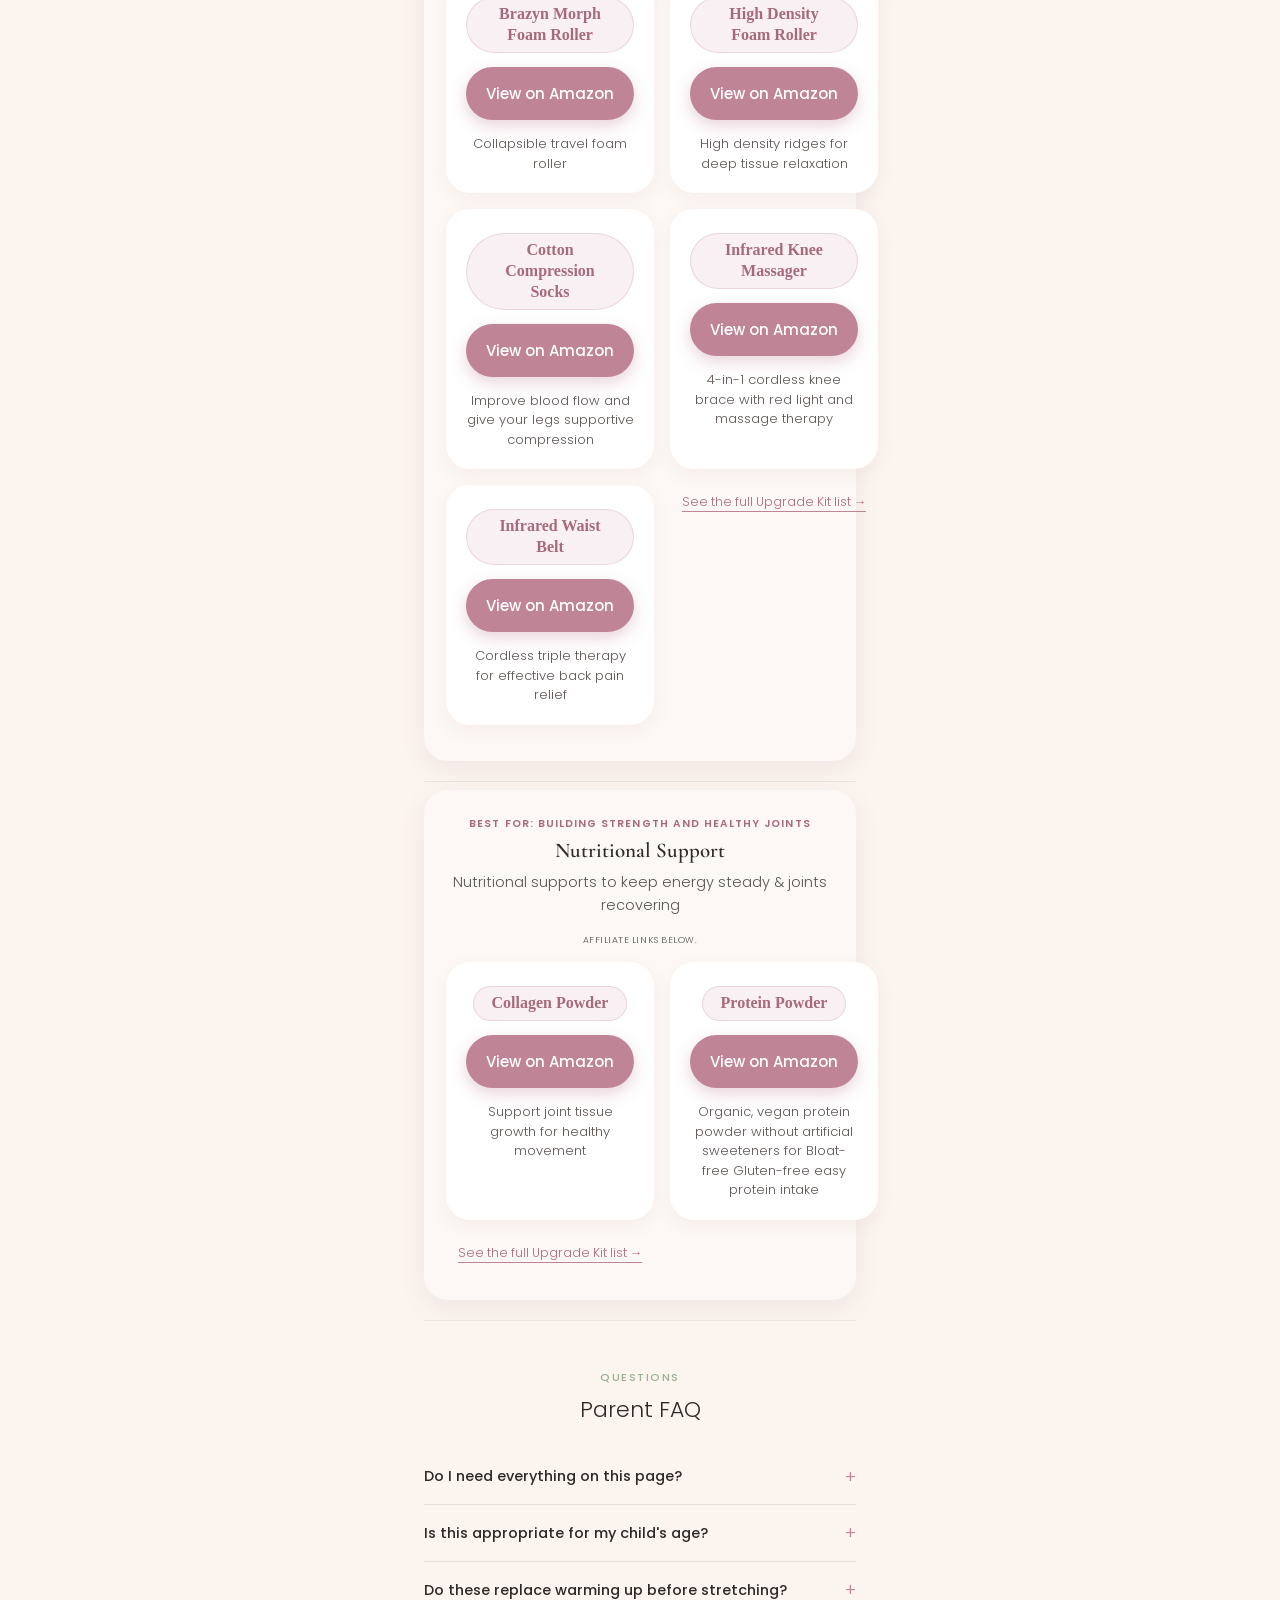
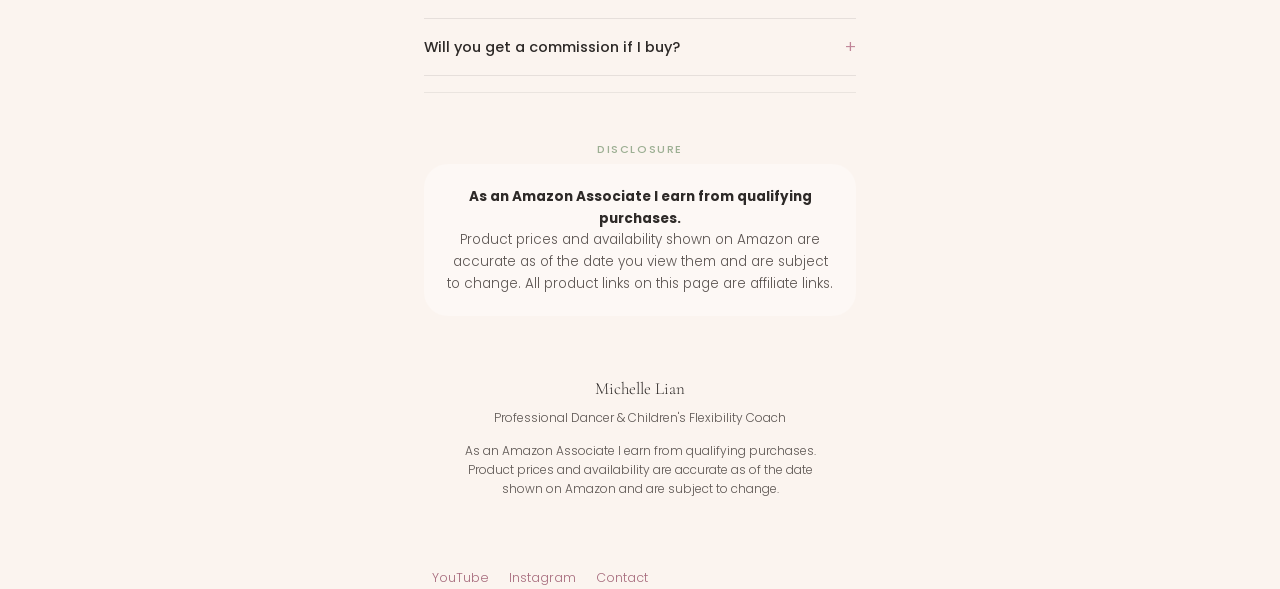
==== commit 96dcbcd3: "Add Pilates Ball affiliate link and product card Added a new affiliate link for Pilates Ball and upd" ====
--- a/index.html
+++ b/index.html
@@ -58,6 +58,7 @@
      UPGRADE_INFRAKNEE_LINK:     "https://amzn.to/4fE79mV",   // EDIT: Replace affiliate link — [https://amzn.to/4pMfDLR] — Brazyn Collapsible Roller
      UPGRADE_INFRAWAIST_LINK:     "https://amzn.to/4yQvNbj",   // EDIT: Replace affiliate link — [https://amzn.to/4pMfDLR] — Brazyn Collapsible Roller
      UPGRADE_DENSITY_FOAMROLLER_LINK: "https://amzn.to/4hfI0iR",   // EDIT: Replace affiliate link — [https://amzn.to/4fEEnkA] — High Density Foam roller
+     UPGRADE_PILATES_BALL_LINK: "https://link.amazon/B0ad1eKsR",   // EDIT: Replace affiliate link — [https://amzn.to/4fEEnkA] — High Density Foam roller
 
      // ---------- KIT 4: Nutrition Support ----------
      NUTRI_COLLAGEN_LINK:     "https://amzn.to/44XFQxG",   // EDIT: Replace affiliate link — [https://amzn.to/4pMfDLR] — Brazyn Collapsible Roller
@@ -262,7 +263,17 @@
     <div class="affiliate-note">Affiliate links below.</div>
 
     <div class="product-grid">
-
+         
+      <!-- ---------- Product 0: Pilates Ball ---------- -->
+      <div class="product-card">
+        <!-- EDIT: Change product name here -->
+        <span class="product-name">Pilates Ball</span>
+        <!-- EDIT: Change product note here -->
+        <span class="product-why">Better control for knee & ankle squeezes</span>
+        <!-- EDIT: Replace affiliate link here (data-link key) / change button text here -->
+        <a class="product-btn" href="#" data-link="UPGRADE_BARRE_LINK" target="_blank" rel="noopener sponsored">View on Amazon</a>
+      </div>
+         
       <!-- ---------- Product 1: Portable dance barre ---------- -->
       <div class="product-card">
         <!-- EDIT: Change product name here -->
